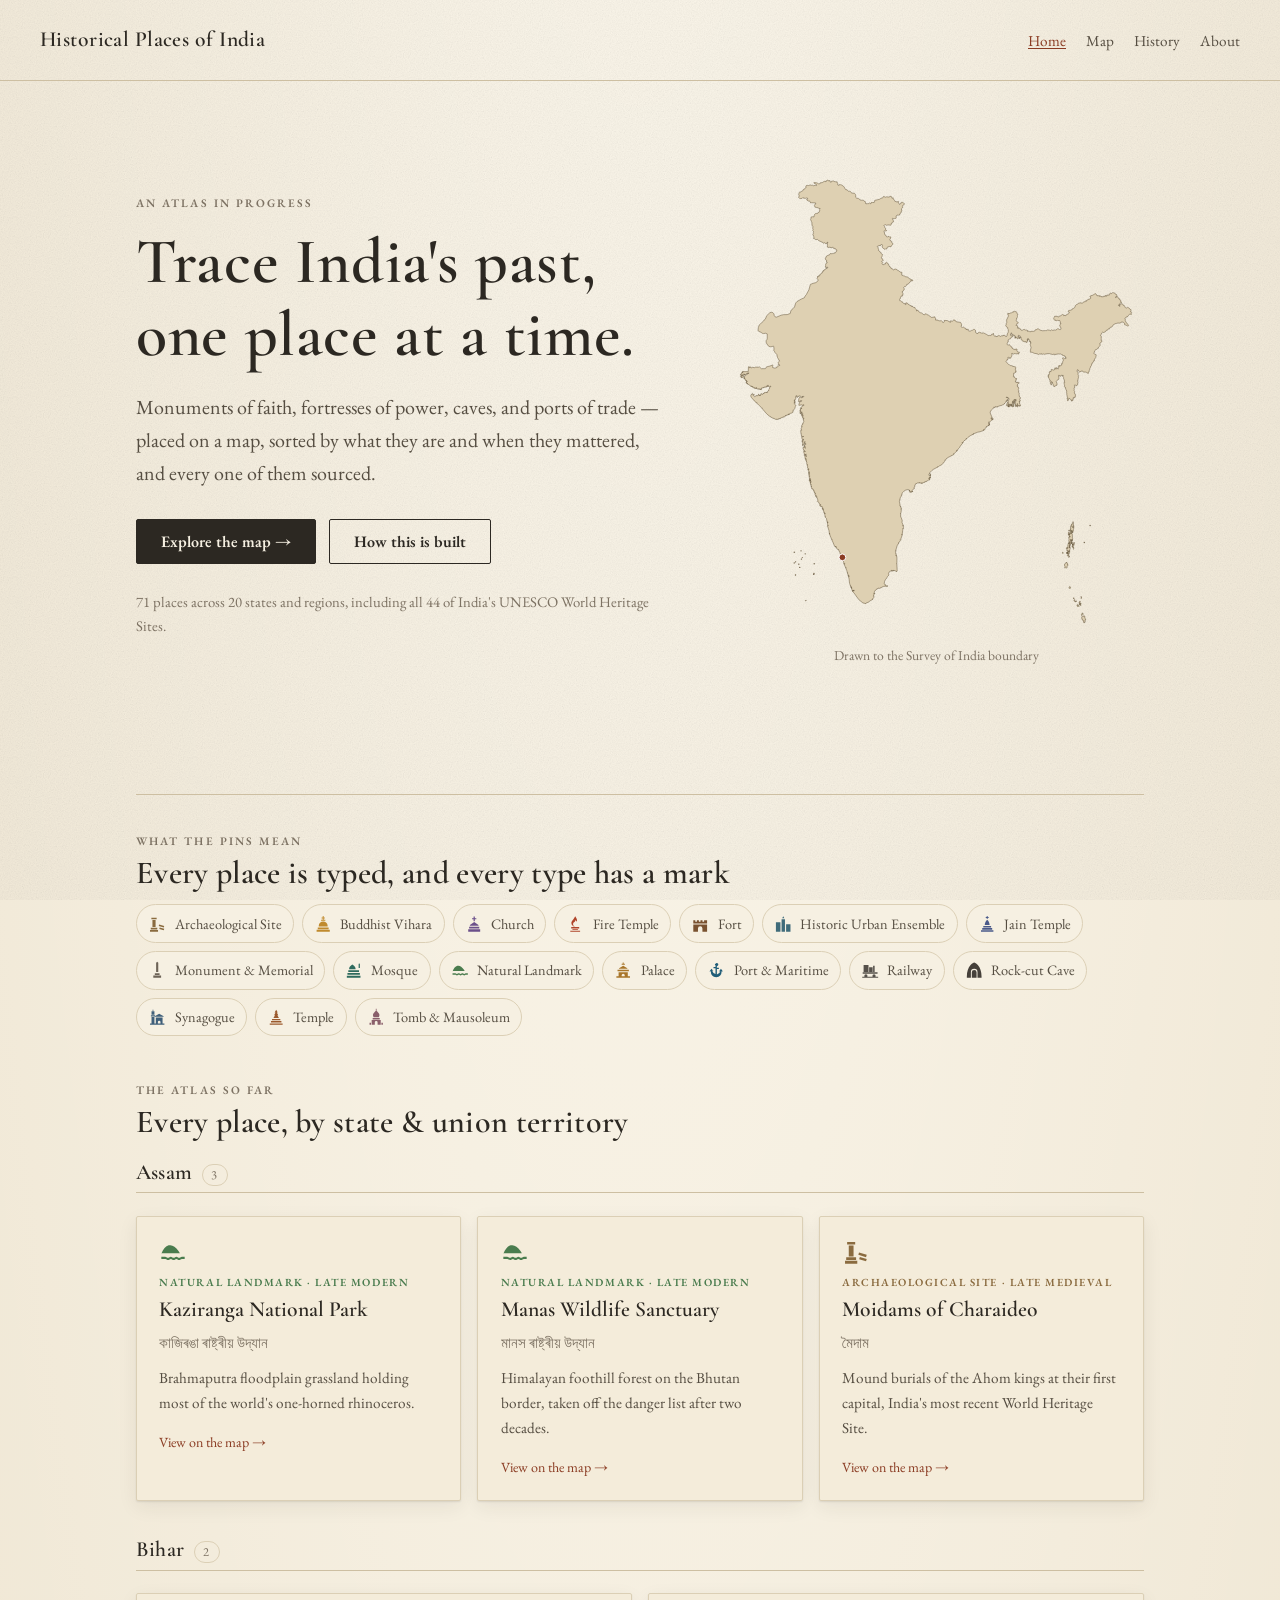
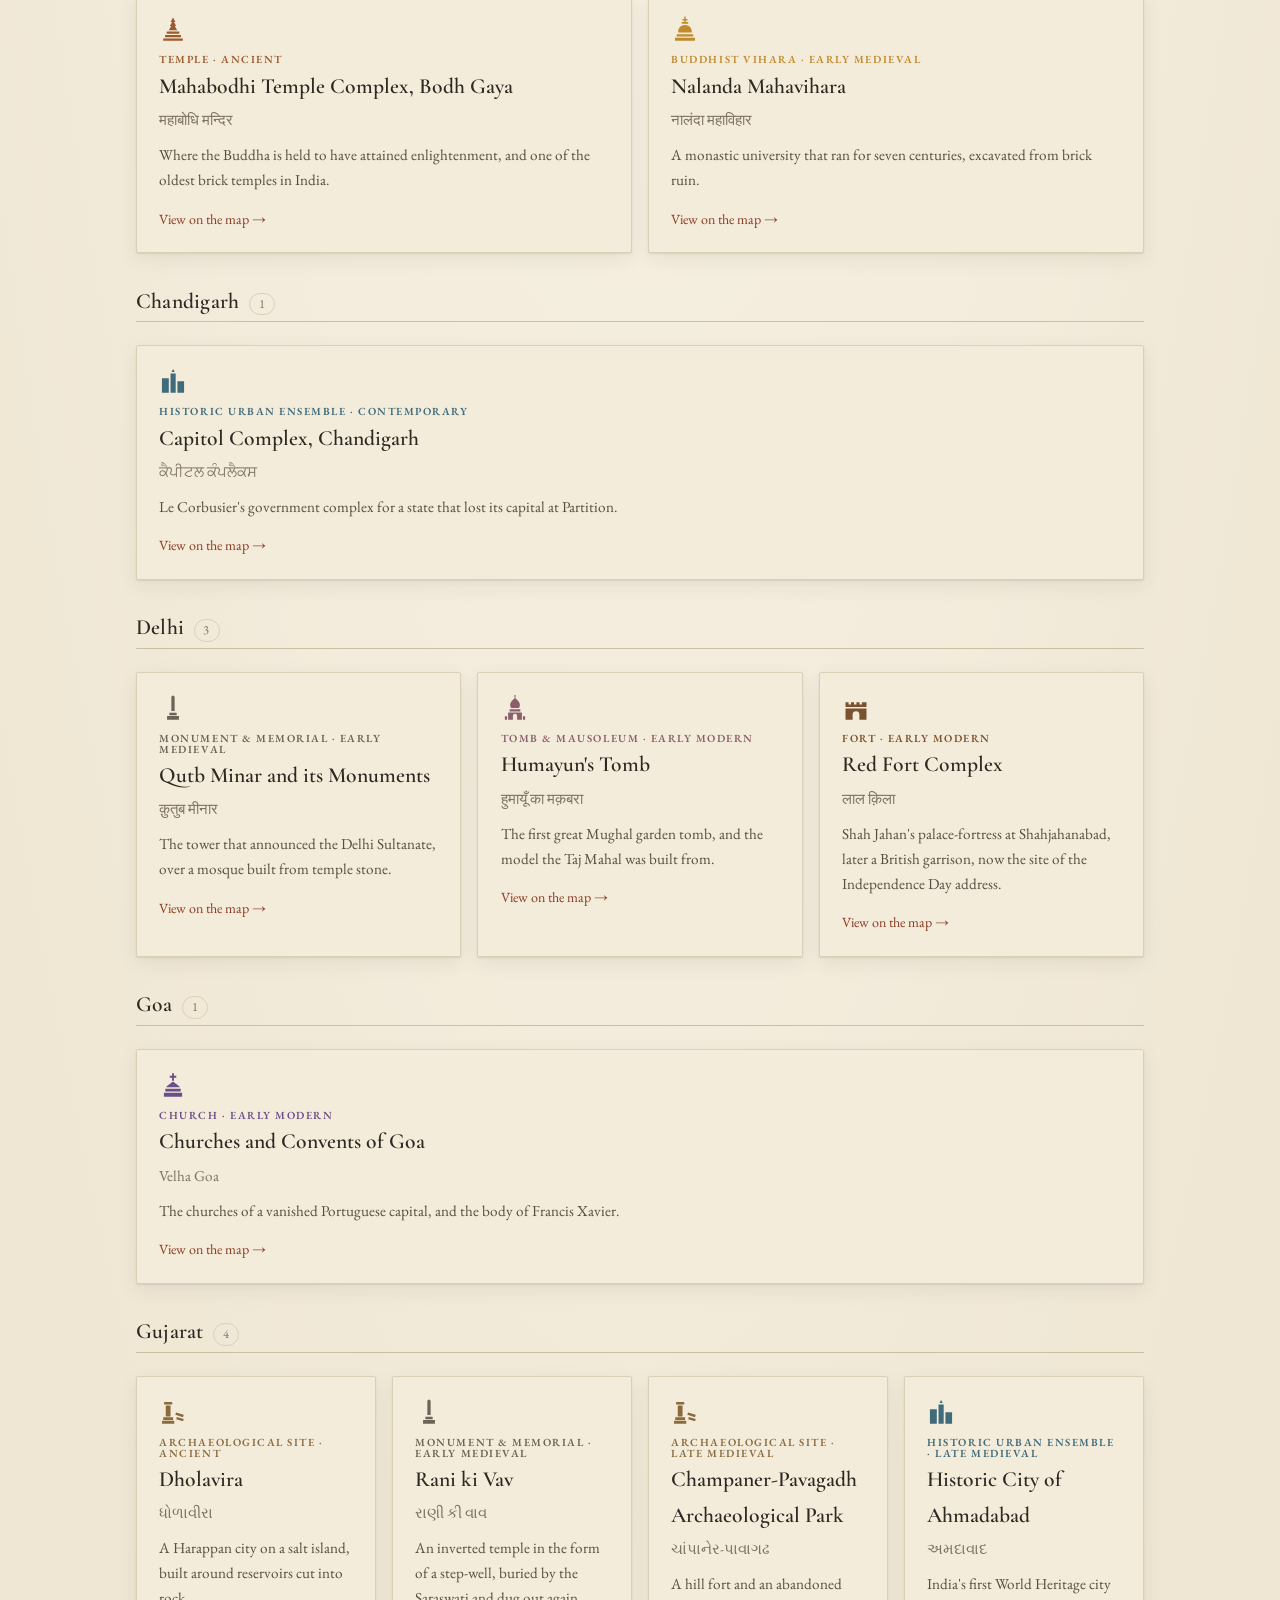
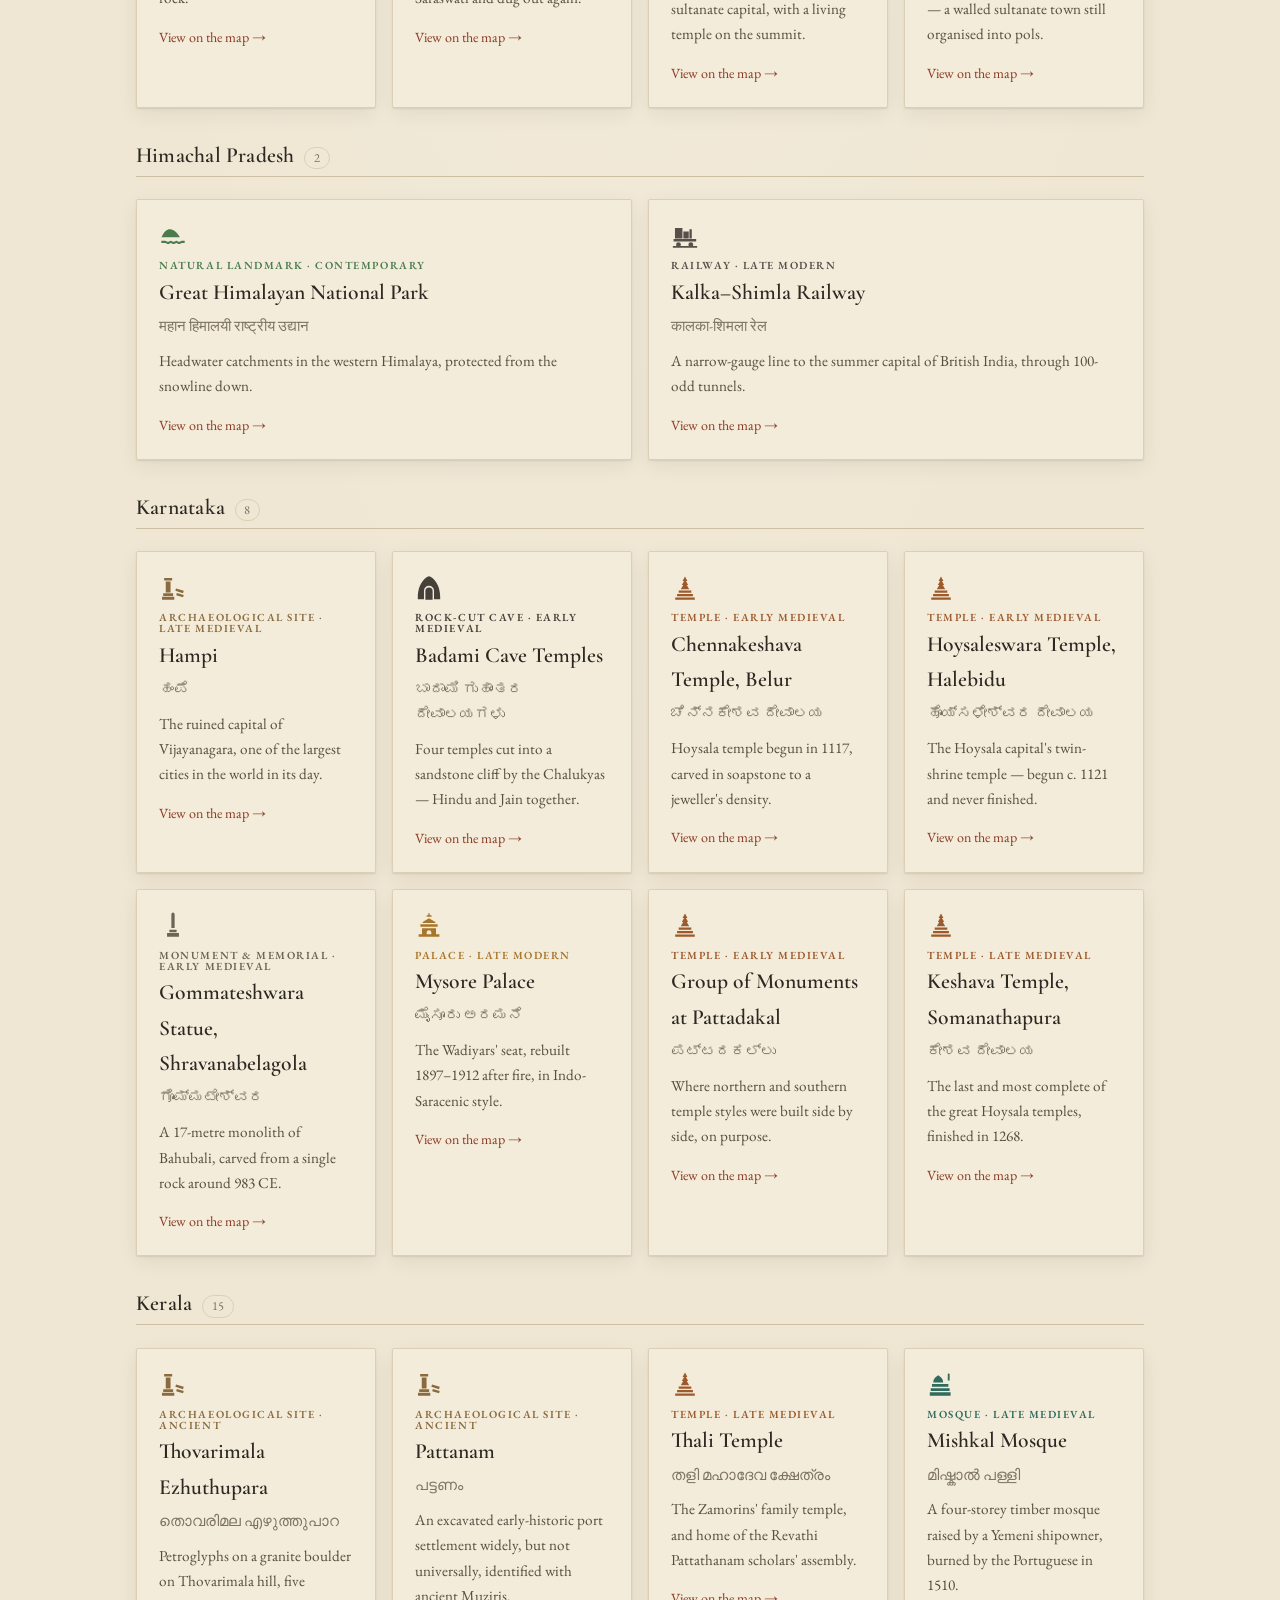
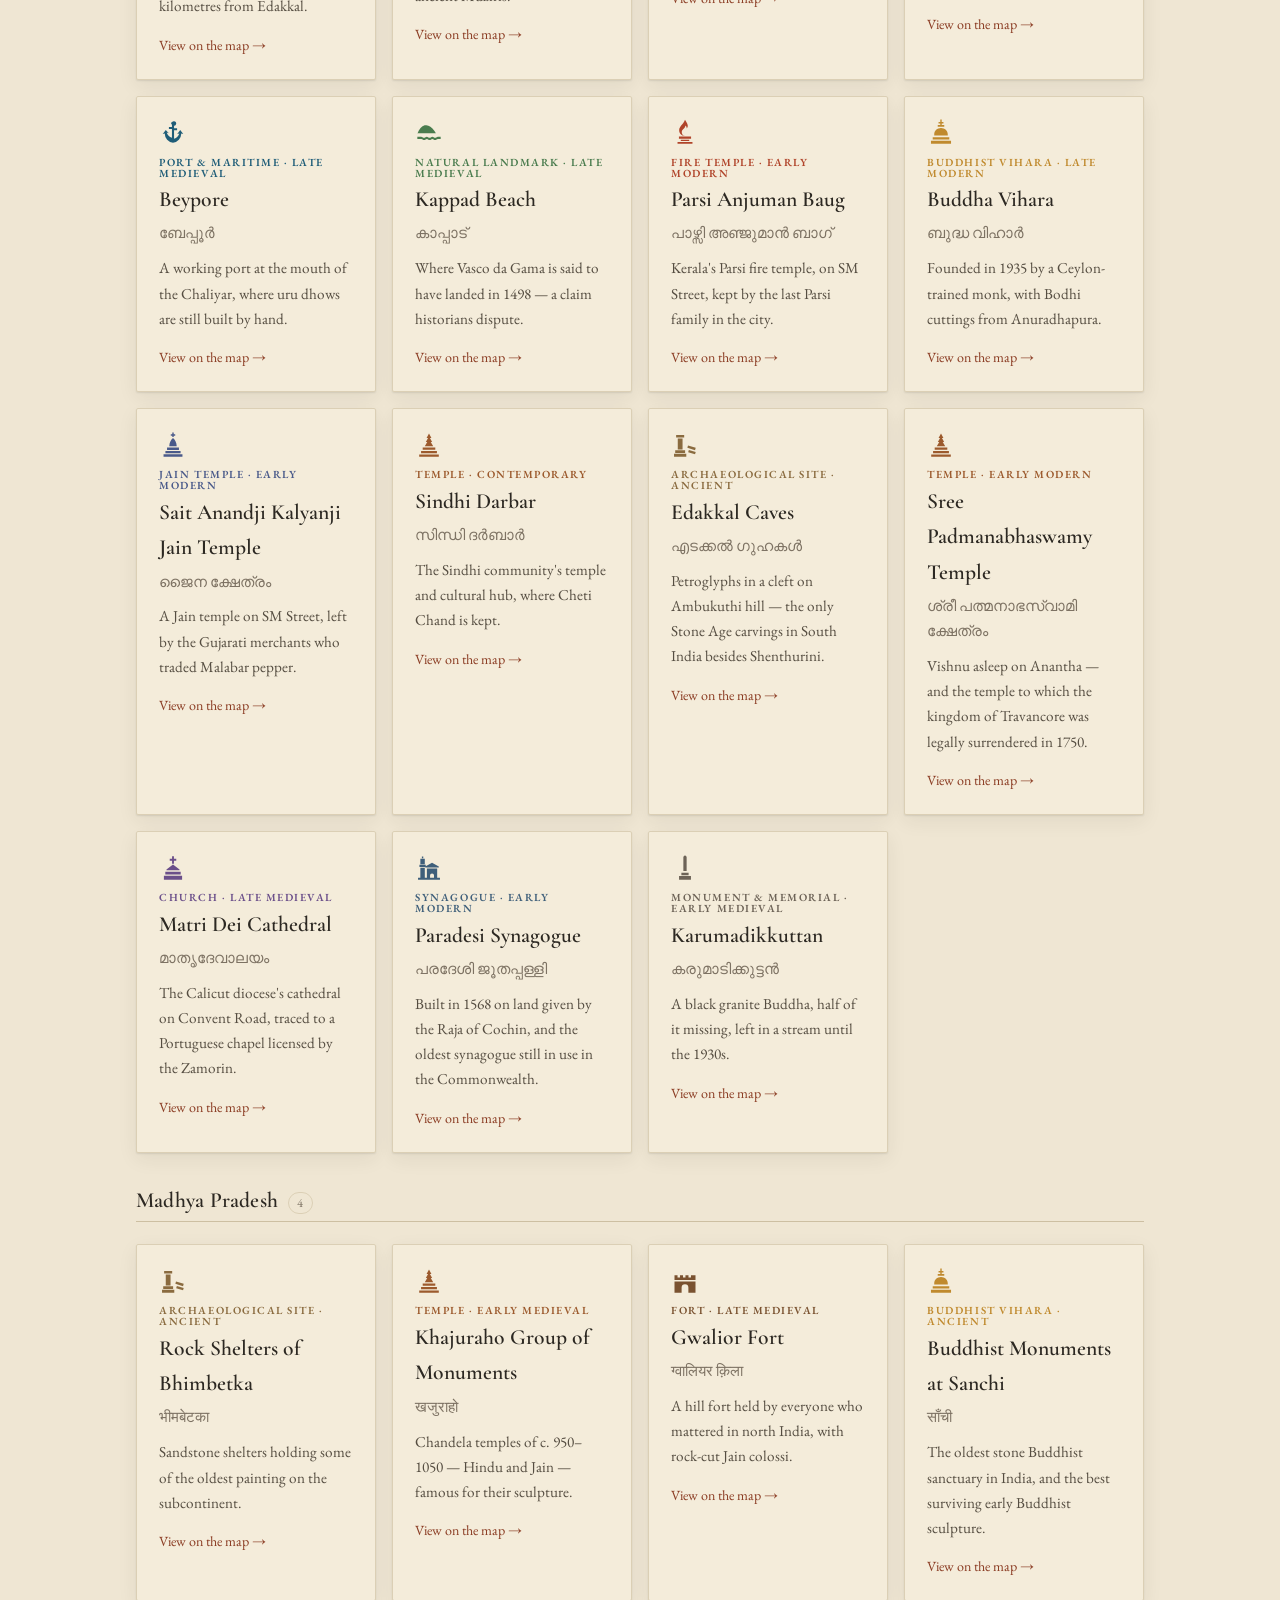
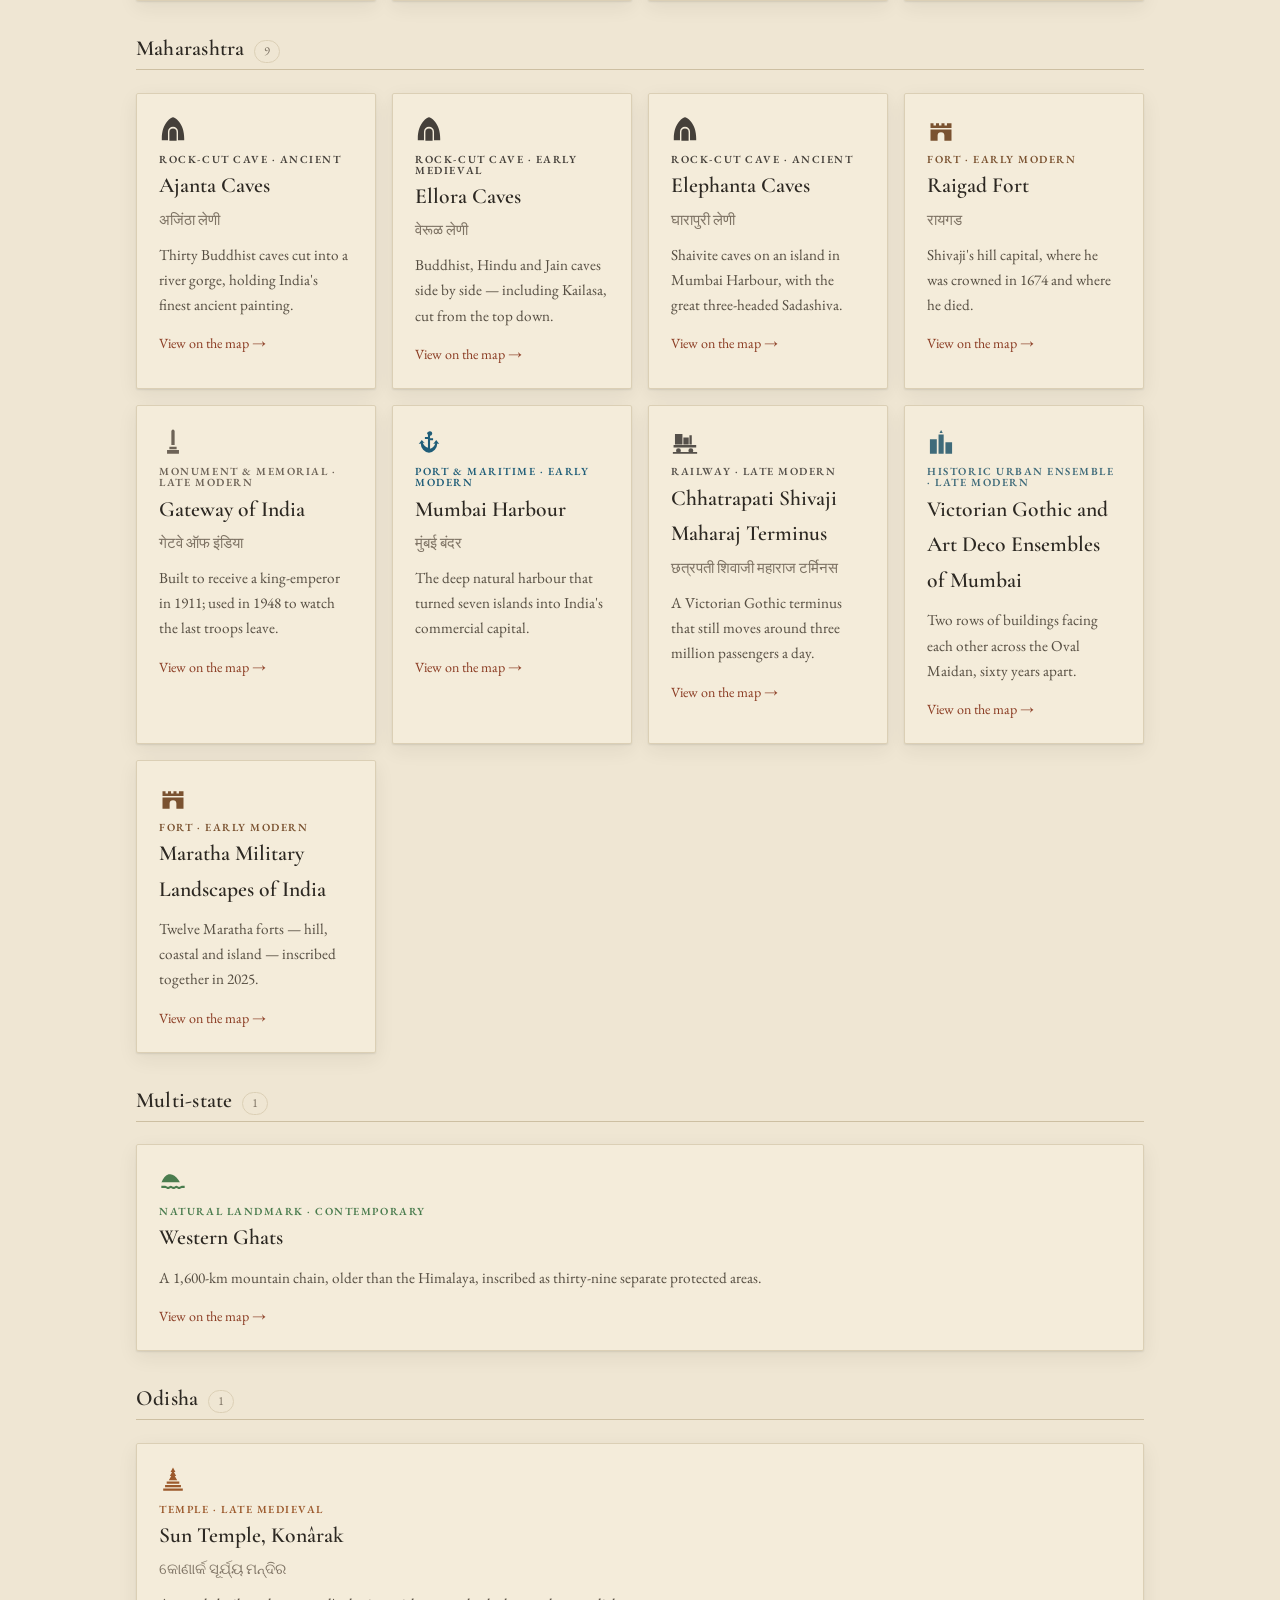
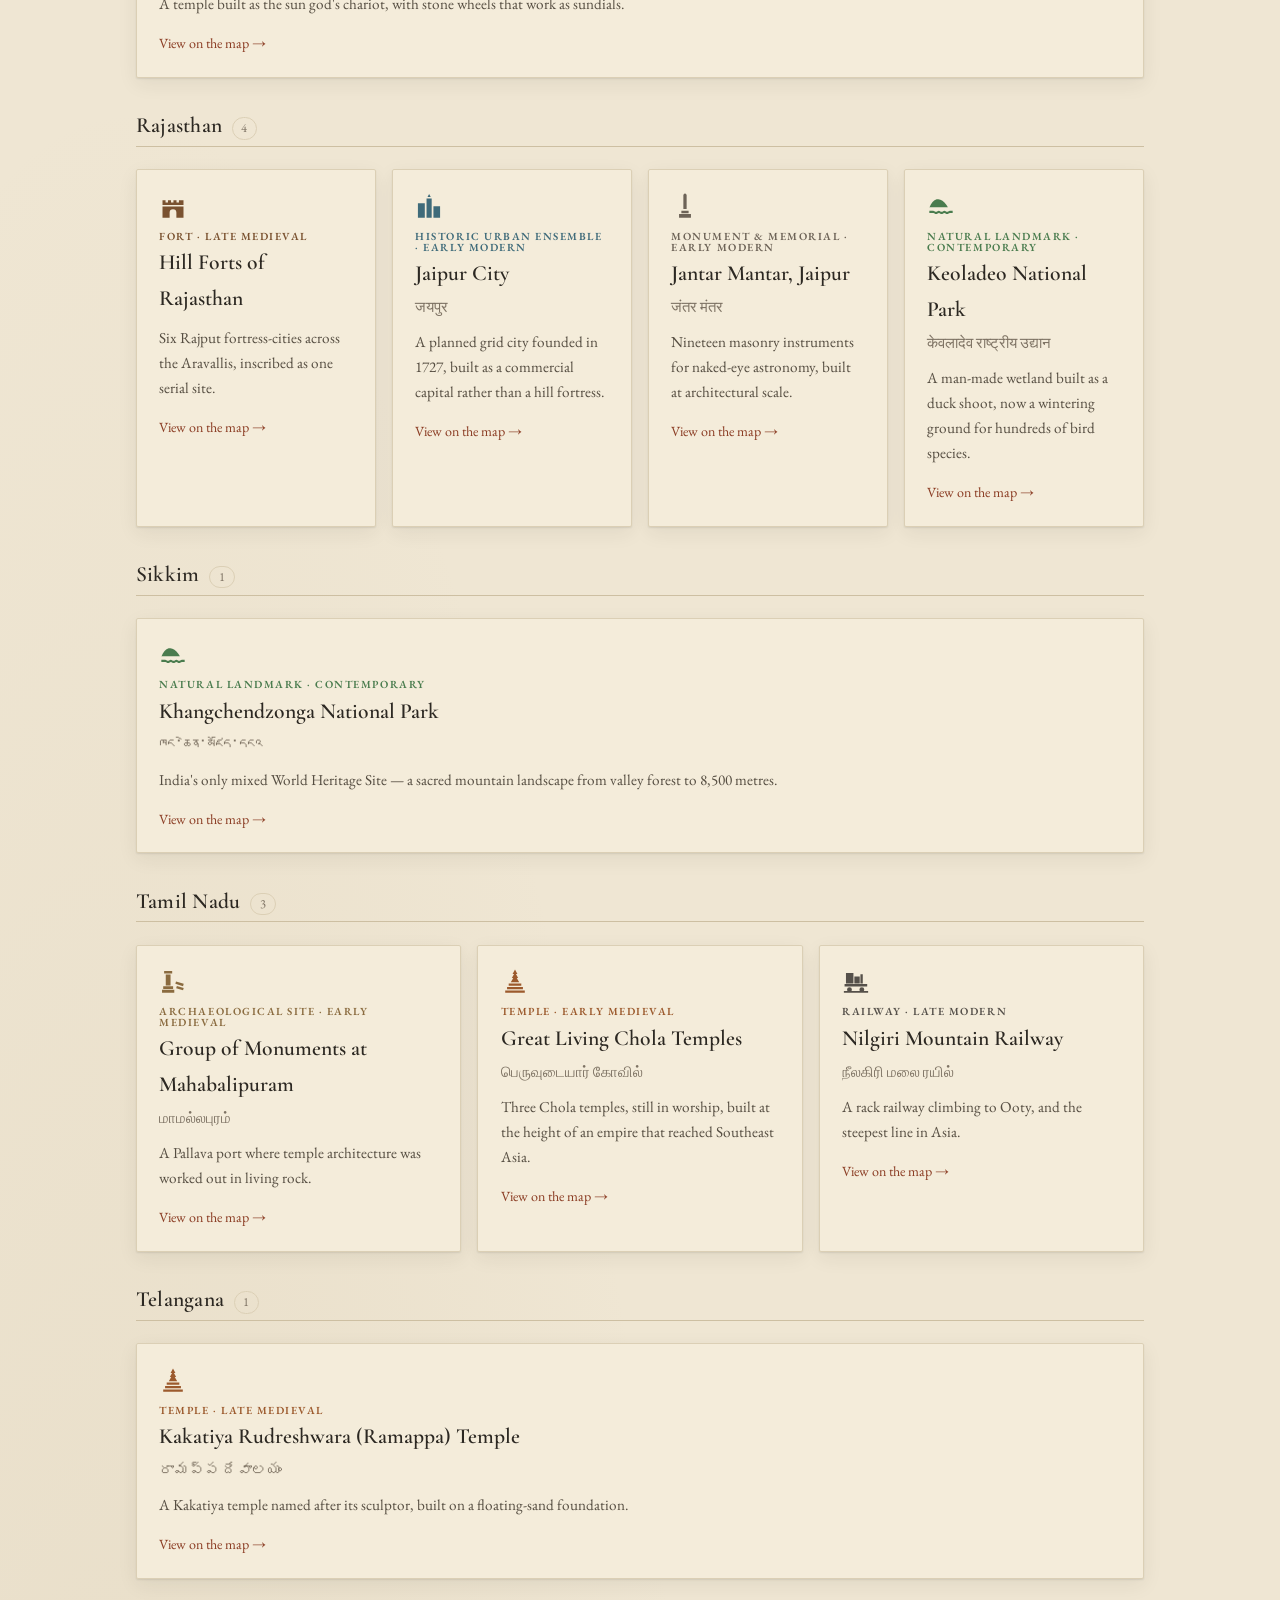
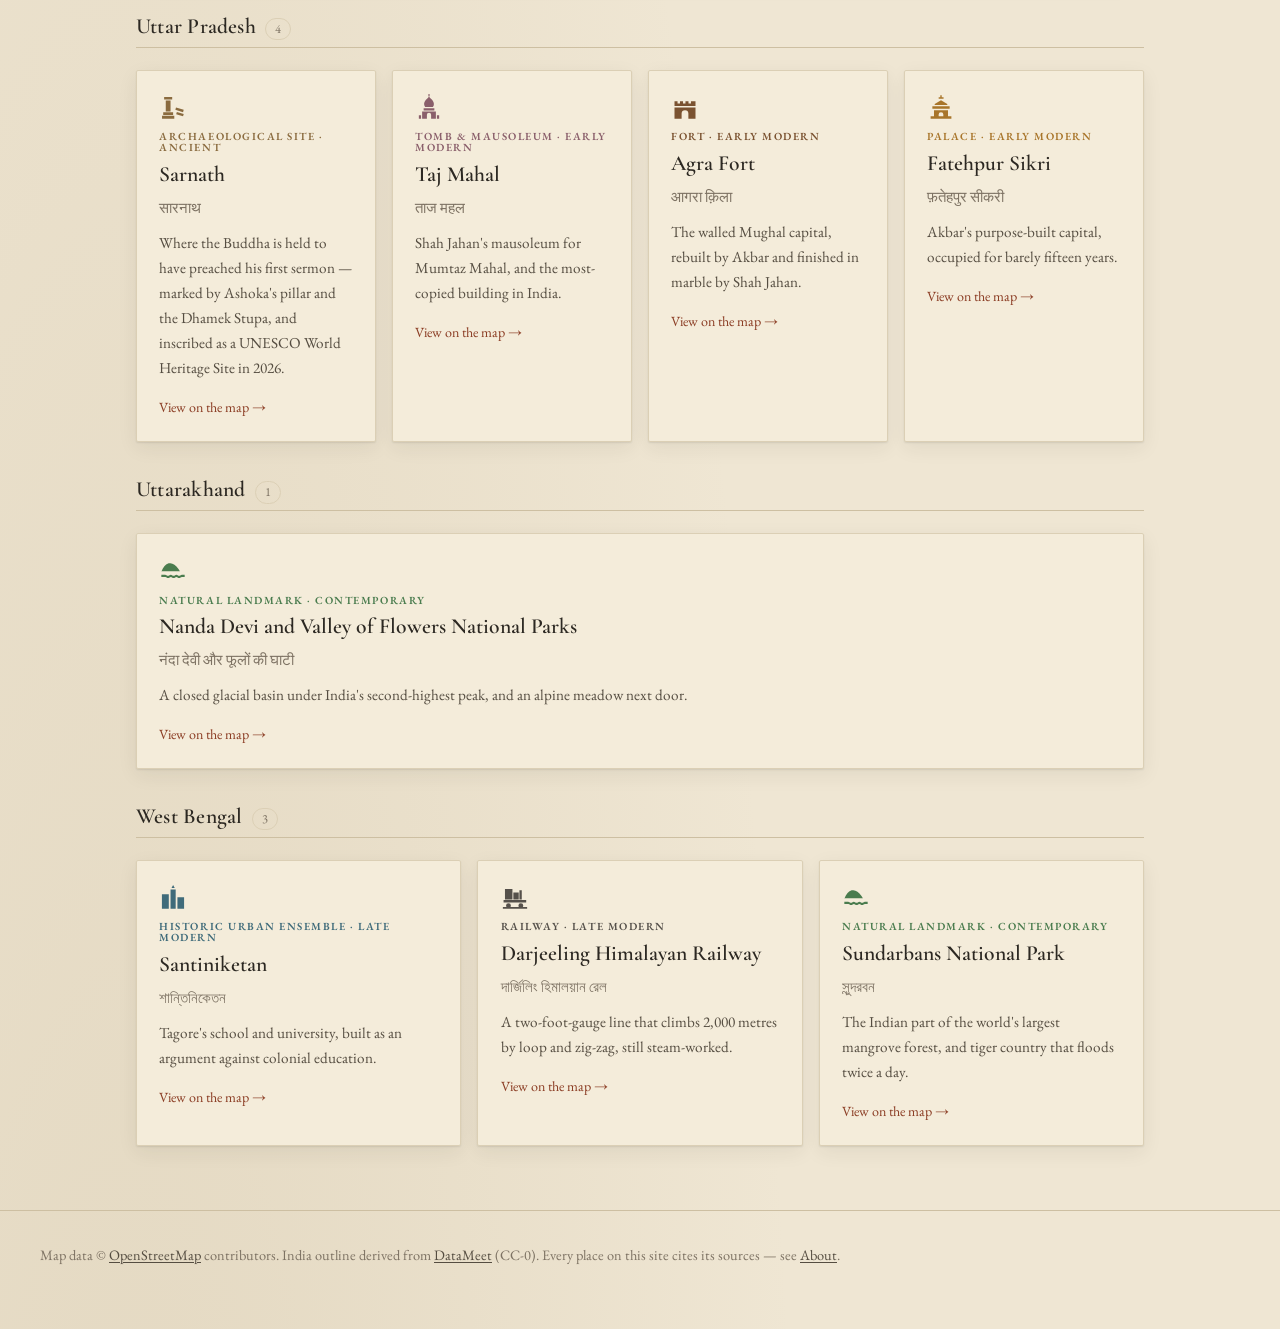
==== index.html @ da970acf "Historical Places of India — an atlas of sourced, mapped history A static, zero-dependency map of hi" ====
<!doctype html>
<html lang="en">
<head>
  <meta charset="utf-8">
  <meta name="viewport" content="width=device-width, initial-scale=1">
  <link rel="preconnect" href="https://fonts.googleapis.com">
  <link rel="preconnect" href="https://fonts.gstatic.com" crossorigin>
  <link rel="stylesheet" href="https://fonts.googleapis.com/css2?family=Cormorant+Garamond:wght@500;600;700&family=EB+Garamond:ital,wght@0,400;0,500;0,600;1,400&display=swap">
  <link rel="icon" href="data:image/svg+xml,%3Csvg xmlns=%22http://www.w3.org/2000/svg%22 viewBox=%220 0 32 32%22%3E%3Ctext y=%2226%22 font-size=%2228%22%3E%F0%9F%93%9C%3C/text%3E%3C/svg%3E">
  <title>Historical Places of India</title>
  <meta name="description" content="A map of India's historical places, told one city at a time. Beginning with Calicut, Kerala — the Zamorins' temple, a Yemeni merchant's mosque, a shipbuilding port, and the beach where Vasco da Gama is said to have landed.">
  <link rel="stylesheet" href="css/style.css">
</head>
<body>
<header class="site-head">
  <a class="wordmark" href="index.html">Historical Places of India</a>
  <nav>
    <a href="index.html" aria-current="page">Home</a>
    <a href="map.html">Map</a>
    <a href="history/india.html">History</a>
    <a href="about.html">About</a>
  </nav>
</header>

<main>
  <section class="hero">
    <div class="hero-copy">
      <p class="eyebrow">An atlas in progress</p>
      <h1>Trace India's past, one place at a time.</h1>
      <p class="lede">Monuments of faith, fortresses of power, caves, and ports of trade — placed on a map,
        sorted by what they are and when they mattered, and every one of them sourced.</p>
      <div class="cta">
        <a class="btn" href="map.html">Explore the map &rarr;</a>
        <a class="btn ghost" href="about.html">How this is built</a>
      </div>
      <p class="now-live"><span id="place-count">69</span> places across
        <span id="state-count">20</span> states and regions, including all 44 of
        India's UNESCO World Heritage Sites.</p>
    </div>
    <div class="hero-map">
      <svg class="india" viewBox="0 0 680 760" role="img" aria-label="Map of India, drawn to the Survey of India boundary">
<g class="india-land">
<path d="M224.9 56.5L227.3 57.0L227.8 56.4L228.6 57.2L231.4 55.6L233.5 57.0L234.1 54.7L235.9 54.6L236.3 54.0L237.4 55.3L237.7 54.8L238.9 54.9L239.4 52.9L239.8 52.8L239.4 52.1L240.0 52.1L240.8 50.7L244.4 50.6L245.1 49.4L245.6 49.8L247.2 49.8L248.7 48.6L249.8 48.4L250.2 47.7L252.9 47.3L254.2 44.8L257.9 46.2L259.0 45.5L263.2 45.9L264.7 45.1L264.8 44.5L267.0 44.9L266.9 45.8L267.6 46.6L267.3 47.2L268.0 47.8L268.6 47.8L269.8 46.7L270.2 47.1L269.8 48.7L271.3 49.5L271.2 50.4L272.2 51.3L272.7 52.8L275.2 53.1L275.8 54.3L278.2 52.9L278.2 53.3L279.2 53.7L278.4 54.3L278.5 54.8L280.4 57.9L281.1 57.7L281.0 57.3L281.6 56.6L283.2 55.9L282.8 54.9L283.7 54.3L284.1 54.8L285.0 54.5L285.7 54.8L286.1 55.5L287.0 55.4L288.2 56.7L288.2 57.9L285.5 59.6L285.0 61.0L285.6 61.7L285.4 63.2L284.8 63.1L284.1 64.0L284.3 64.5L283.5 65.2L283.9 68.2L284.3 68.3L283.3 69.3L283.7 70.6L282.2 71.2L281.4 73.4L280.7 73.7L280.8 75.1L278.6 75.2L278.1 75.8L277.0 75.3L274.5 76.9L274.9 77.8L274.6 78.4L275.1 79.2L274.7 80.5L273.1 80.7L272.7 80.3L272.1 81.1L271.0 81.2L269.1 80.5L268.5 81.1L268.9 81.3L269.9 84.3L270.5 84.6L270.6 86.2L268.1 87.4L267.9 88.9L266.4 89.5L266.7 90.4L266.1 91.9L261.5 91.3L259.5 92.1L257.2 91.0L255.4 91.7L254.8 92.6L255.9 94.0L256.6 96.2L257.9 97.8L257.6 99.4L259.3 100.6L259.2 101.0L257.4 101.3L255.3 101.0L254.8 102.0L255.4 102.5L256.0 106.7L256.5 107.7L257.9 108.1L258.1 109.3L259.1 109.9L258.8 110.2L259.7 111.0L260.6 111.4L261.3 110.5L261.9 110.7L262.1 110.1L263.3 110.5L263.9 111.2L264.7 110.9L266.3 111.3L265.2 114.3L264.5 114.9L264.6 115.7L265.3 117.2L266.1 117.2L265.9 117.7L267.6 118.7L267.4 119.7L267.8 120.5L269.5 121.5L269.3 123.5L267.2 125.2L266.4 127.2L265.0 127.0L264.6 126.1L263.7 126.8L263.4 126.4L262.7 127.3L261.4 127.3L261.3 127.7L260.2 128.1L259.5 130.8L257.6 130.5L256.6 131.6L255.0 130.1L253.8 129.8L252.5 128.2L252.0 126.1L252.5 124.9L251.7 124.0L251.6 123.0L251.0 123.7L249.3 124.2L249.3 125.2L246.7 125.0L246.4 125.7L244.5 126.1L244.1 127.0L245.8 129.1L245.7 130.1L245.4 130.4L246.1 131.1L245.9 131.9L246.6 132.4L246.1 133.0L246.8 133.4L247.7 134.8L248.5 134.9L248.4 135.6L249.2 136.6L250.4 136.9L250.4 137.7L251.5 139.5L252.5 139.8L252.3 141.3L251.7 142.0L251.6 143.4L250.8 144.2L251.9 147.3L252.9 147.2L253.0 148.0L254.0 148.9L252.4 150.5L251.5 150.7L251.2 151.3L251.3 151.9L252.0 152.0L252.9 152.9L251.8 154.7L252.5 156.0L254.1 156.5L254.3 156.0L255.1 156.6L256.1 154.8L257.7 155.2L257.7 153.3L259.5 152.6L261.1 154.0L261.1 154.8L262.5 155.5L262.1 155.9L262.8 156.7L262.3 157.3L263.9 158.3L264.2 159.9L266.3 160.9L266.7 162.9L268.4 162.7L269.4 164.5L270.5 164.9L271.8 164.3L271.9 163.9L273.4 164.0L273.8 163.3L275.2 164.2L276.3 164.2L276.8 165.4L277.7 166.3L278.4 166.1L279.4 166.7L281.7 168.7L283.0 168.0L283.8 169.4L284.4 169.2L284.6 170.2L283.4 171.5L284.0 172.0L284.0 173.5L286.1 173.9L286.8 174.9L288.3 174.9L291.0 176.6L292.5 176.1L295.3 177.8L296.7 179.6L299.0 180.1L299.5 181.0L300.7 180.9L301.8 181.4L302.1 182.4L301.0 182.9L299.6 183.1L299.6 182.3L299.1 182.0L298.1 183.3L298.4 184.3L295.9 186.2L295.5 187.2L293.9 188.4L292.4 188.3L291.3 190.9L290.0 192.2L288.7 192.0L287.2 193.4L287.6 195.1L288.4 195.9L288.1 197.0L287.5 197.8L286.7 198.0L286.8 198.8L285.5 199.8L285.8 200.4L284.5 200.6L284.5 201.4L285.2 201.8L285.3 202.9L286.1 203.7L285.7 206.3L285.5 206.5L284.6 205.9L284.5 206.4L285.1 207.8L284.3 208.4L283.2 207.9L282.4 208.7L282.0 209.7L282.2 211.0L281.8 211.6L281.4 211.5L280.5 213.2L280.8 215.4L281.8 215.3L283.9 217.0L284.8 217.0L284.8 217.7L286.1 218.3L287.1 219.9L289.1 220.1L289.4 221.1L290.5 221.9L290.8 221.4L290.2 219.2L291.0 218.6L291.6 218.6L292.1 218.8L292.1 219.6L293.8 219.7L294.3 221.0L294.8 221.5L296.0 221.6L296.5 222.5L298.1 223.4L298.0 223.0L298.8 223.0L299.2 224.1L300.6 224.2L300.3 224.6L301.5 224.3L301.8 225.6L301.9 225.2L302.8 225.9L305.7 226.5L306.2 227.3L306.2 228.2L308.1 230.3L308.1 231.0L307.7 231.1L308.3 231.5L308.0 231.9L309.2 231.7L309.3 230.8L310.8 231.2L311.7 232.2L311.5 233.1L314.7 235.0L316.4 235.3L320.4 238.5L321.3 238.4L322.3 236.8L324.5 236.9L325.6 238.3L327.5 238.8L332.8 242.7L338.4 241.7L338.5 243.1L339.5 244.9L339.1 246.9L343.3 247.0L343.8 247.8L345.6 248.2L348.9 248.1L350.8 249.8L350.8 250.5L351.8 251.0L352.7 250.7L353.8 249.1L353.2 248.5L353.6 248.0L353.3 247.5L358.3 247.7L363.7 250.7L364.2 249.9L363.1 248.8L363.4 248.3L367.2 248.6L368.8 247.2L368.9 246.6L370.0 246.6L370.0 247.3L371.2 247.7L371.3 248.4L372.3 248.1L373.1 249.7L380.3 250.8L381.8 253.7L381.5 256.6L380.9 257.1L380.8 257.8L383.3 258.9L383.6 258.5L384.1 259.0L384.8 258.4L386.2 259.6L387.8 259.9L388.1 260.3L387.9 260.9L389.8 261.6L389.1 262.4L392.8 262.0L392.5 263.5L393.2 264.7L395.9 265.1L397.5 263.9L398.5 264.1L399.4 263.8L401.2 262.2L401.4 262.6L402.3 261.9L404.5 263.5L404.7 267.3L406.5 268.4L407.2 268.3L407.2 269.2L409.3 268.2L409.6 267.2L411.1 266.9L413.5 267.8L413.5 268.3L414.7 268.1L415.2 268.7L416.0 268.1L417.8 268.0L421.4 269.8L422.3 269.9L423.0 270.9L426.5 272.7L427.2 271.8L428.7 272.3L430.0 271.8L430.0 271.2L430.8 271.1L430.9 270.4L432.7 270.1L433.3 268.8L433.9 268.8L434.4 272.0L435.9 273.1L438.1 273.0L438.2 273.9L439.2 273.9L439.8 274.5L440.4 273.0L442.6 272.3L444.3 272.8L445.6 273.7L446.6 273.4L447.2 272.4L449.1 273.0L449.7 271.6L450.9 272.4L451.8 271.2L452.6 272.8L454.1 273.4L454.4 274.2L456.2 272.6L456.2 271.7L456.5 271.6L456.4 270.0L457.7 267.6L458.3 265.2L458.0 262.1L457.2 261.3L457.4 260.8L456.9 260.1L457.2 259.3L456.2 258.8L455.9 258.1L455.1 258.0L454.7 256.8L454.0 256.1L454.7 254.8L454.9 252.1L455.7 250.9L455.2 250.0L455.9 248.6L455.2 247.1L458.6 240.0L458.0 239.3L458.6 238.9L458.5 238.5L457.3 238.0L456.8 237.0L457.4 235.9L458.8 236.5L458.8 236.0L459.4 235.8L459.7 236.5L461.7 235.4L463.3 235.5L465.1 233.7L466.2 234.3L466.4 233.1L467.4 232.9L468.2 232.2L468.9 233.3L470.8 233.1L472.5 234.7L472.5 236.8L473.2 237.0L473.7 238.5L473.0 239.5L473.2 241.2L472.6 242.1L472.8 243.0L472.1 243.5L471.6 245.2L470.9 245.4L471.6 246.3L471.2 247.7L471.9 249.2L472.6 249.9L473.1 249.7L473.8 251.0L474.4 251.1L474.3 252.0L473.5 252.7L471.8 253.0L471.5 254.5L470.6 255.5L473.3 256.3L473.4 260.3L474.4 259.1L475.1 259.7L474.9 260.5L475.7 260.9L476.6 260.3L477.2 261.3L478.2 261.5L478.3 262.6L479.0 263.5L481.9 263.4L483.1 262.5L484.4 262.2L484.7 262.7L485.7 262.7L486.4 263.6L488.3 263.4L490.3 264.2L489.8 265.5L490.5 265.6L490.8 265.1L492.0 265.5L492.6 265.3L493.1 266.0L495.0 266.0L495.0 265.2L499.0 265.4L502.2 264.3L502.1 263.5L503.0 262.3L504.6 262.5L505.6 261.9L505.8 261.3L507.1 261.2L510.0 263.3L513.7 264.4L518.8 264.2L519.7 263.8L521.0 264.1L522.0 263.2L525.0 263.4L527.2 264.2L528.1 263.8L528.8 262.7L530.7 263.9L533.6 263.2L535.0 263.5L537.9 262.2L538.7 261.0L539.4 260.8L541.4 262.3L543.0 262.6L544.0 262.1L544.4 259.9L543.5 258.5L543.5 258.0L542.7 257.7L542.4 257.0L542.4 254.9L543.0 254.4L543.3 253.3L542.6 252.8L543.4 252.3L544.4 252.5L544.5 252.1L543.2 251.1L542.8 250.3L543.0 249.4L542.1 247.5L540.9 247.9L538.5 247.3L538.0 247.8L536.7 247.8L535.4 247.6L535.6 247.0L535.1 246.9L534.1 247.4L532.3 245.0L532.7 244.4L532.2 243.9L532.4 243.2L533.7 242.2L533.9 240.8L538.4 240.8L539.0 241.7L540.1 241.8L541.0 241.3L541.4 240.4L543.0 240.3L547.1 237.7L548.2 238.1L548.7 239.9L551.0 239.0L551.1 239.8L551.7 240.0L552.7 238.6L554.5 237.9L555.0 237.0L555.9 237.1L557.7 235.6L557.8 233.8L556.1 233.2L556.6 231.5L557.5 231.1L558.5 231.2L558.9 230.6L560.0 230.9L561.9 230.3L562.5 228.8L565.0 227.8L566.9 226.3L567.9 223.3L569.1 222.0L571.8 220.8L573.0 219.3L577.3 218.7L577.6 219.4L578.7 218.9L579.2 219.2L580.8 218.0L580.9 217.5L583.3 217.0L583.7 217.4L583.6 216.6L585.0 215.5L585.3 216.1L586.0 216.1L586.1 214.7L589.1 213.5L589.4 212.7L591.2 212.8L591.5 212.0L593.5 210.6L591.6 209.0L591.9 207.6L593.8 207.5L594.1 206.8L595.3 206.8L595.5 206.1L596.3 206.2L596.7 205.7L597.4 206.0L599.2 204.1L600.8 203.7L601.6 204.4L602.0 205.7L603.1 206.2L603.2 207.3L604.9 206.9L607.8 208.2L607.3 207.1L609.5 207.8L610.0 208.5L609.7 208.9L612.0 208.6L613.1 209.6L614.0 207.9L616.4 208.2L616.9 206.6L617.4 207.9L618.4 208.2L618.7 207.8L618.4 206.6L620.4 206.7L620.7 205.6L621.6 206.2L622.7 205.8L622.9 206.3L623.7 205.8L623.4 205.5L623.9 204.6L623.5 204.1L625.2 202.9L625.8 202.8L625.8 203.5L626.6 203.7L628.5 202.2L629.6 202.6L630.5 202.1L632.3 203.0L632.6 204.1L635.1 205.3L635.0 206.0L635.9 206.6L635.6 208.1L633.7 208.8L634.0 209.5L633.4 210.3L633.8 210.4L634.6 209.1L636.5 208.5L637.3 209.3L637.2 210.2L639.0 211.3L639.1 212.6L640.7 212.7L640.7 214.5L642.2 215.5L641.8 216.4L642.5 216.4L643.1 217.6L643.3 218.8L641.2 218.7L640.5 221.2L639.7 221.4L639.5 222.6L638.2 222.5L638.2 223.0L638.7 222.9L639.3 223.5L639.7 223.2L640.2 224.8L640.5 224.2L640.1 222.1L641.3 221.7L642.7 220.3L644.3 221.0L644.9 220.5L645.1 221.3L646.0 221.9L645.9 222.7L648.1 223.5L648.1 224.3L648.8 225.1L648.7 225.8L649.5 226.6L651.2 227.3L652.9 226.2L653.9 226.4L656.4 228.0L656.5 228.7L656.9 228.7L657.4 229.5L659.0 230.2L659.0 231.2L658.3 231.8L658.4 232.5L658.0 233.6L658.9 233.5L659.8 234.8L659.1 235.9L659.5 237.6L659.2 238.0L658.1 237.7L657.7 237.1L656.6 237.4L653.6 240.2L653.1 241.4L651.9 241.0L650.8 243.0L649.7 243.1L648.8 244.5L649.7 246.8L649.0 248.1L650.3 249.3L651.1 251.3L651.8 251.6L654.7 255.5L654.2 256.7L653.4 256.3L652.6 256.7L650.8 255.2L648.3 254.5L648.0 253.9L648.7 253.5L648.6 252.7L647.8 252.4L646.7 250.7L644.7 250.0L644.5 250.4L642.5 250.2L642.3 251.0L640.7 252.1L638.9 251.6L637.7 252.1L636.0 251.9L635.2 252.4L634.3 252.3L629.8 254.6L628.1 257.7L626.4 258.6L625.0 258.6L623.2 261.7L622.0 261.2L621.2 261.9L620.7 263.4L619.3 262.8L618.9 263.2L618.0 265.0L617.5 265.1L616.8 266.1L614.0 267.3L613.1 267.1L613.0 266.6L612.5 266.5L610.7 268.1L610.8 268.9L609.7 269.9L609.9 270.4L608.8 272.1L609.2 272.1L609.6 273.4L610.3 273.8L609.9 277.2L610.5 277.7L610.1 278.4L610.0 280.4L611.5 281.0L610.2 283.1L609.4 284.0L608.1 284.4L607.7 285.2L608.5 288.5L606.0 290.7L605.5 292.1L604.8 292.5L605.2 293.1L604.0 293.2L602.7 295.2L602.0 294.9L600.5 295.5L600.2 296.6L599.4 297.2L598.1 301.5L598.8 302.3L601.7 303.6L601.8 305.8L600.8 307.4L601.1 308.2L599.4 310.5L599.0 311.9L599.3 312.4L598.8 313.5L598.3 313.7L598.2 313.2L597.4 313.7L597.3 315.1L596.7 316.3L595.5 316.8L594.8 319.0L594.2 319.0L594.5 320.0L594.2 320.7L593.4 321.1L593.8 321.4L593.2 322.5L592.6 322.7L592.6 323.9L591.2 326.6L591.1 328.5L590.5 329.1L590.7 329.7L589.7 332.1L589.2 332.2L588.9 334.1L588.3 334.5L587.6 333.1L586.6 333.2L585.9 332.2L584.7 332.2L584.0 331.7L581.3 332.2L580.1 330.4L577.3 330.2L576.6 331.4L575.9 330.9L575.7 331.5L574.7 331.9L573.8 331.1L572.7 328.7L571.3 328.0L571.4 328.3L570.8 328.6L570.8 330.9L571.3 331.9L572.3 332.3L572.2 336.3L572.6 337.5L573.2 338.0L572.7 338.9L573.0 340.3L572.1 343.7L572.4 345.2L572.1 345.8L571.4 345.9L572.1 349.2L571.7 350.9L572.1 351.1L571.4 351.6L571.0 352.6L571.3 352.7L570.1 354.2L568.6 354.1L567.7 352.9L567.0 353.3L566.6 352.9L566.4 353.3L566.3 354.3L566.7 354.6L566.7 355.5L567.2 356.5L566.5 356.6L565.7 359.0L566.0 360.3L565.7 362.2L566.7 364.1L566.0 365.6L566.5 365.7L566.7 367.4L567.7 368.0L568.1 371.9L566.7 372.4L567.2 373.5L566.9 374.0L566.3 374.1L566.1 373.3L564.5 373.6L564.4 374.8L564.9 375.8L563.7 375.7L563.8 378.5L563.2 378.7L562.6 377.5L562.0 377.8L561.6 379.6L560.6 376.7L560.2 376.8L559.5 375.9L557.1 374.5L556.6 377.9L556.0 377.8L555.6 378.6L554.9 378.7L554.9 376.7L554.1 375.2L554.4 374.8L555.0 375.3L555.1 374.3L553.8 368.5L553.8 366.0L553.2 364.9L553.6 364.2L553.1 361.0L552.1 360.4L551.6 356.9L551.3 357.1L551.0 356.3L550.5 356.5L549.9 355.9L550.3 353.0L549.6 351.9L549.3 348.7L550.6 348.6L549.7 346.7L550.1 345.7L549.6 345.5L549.6 344.6L548.7 343.1L548.5 340.6L547.7 339.0L548.1 338.1L547.9 337.2L547.0 337.2L546.5 338.8L546.2 337.5L545.7 337.5L545.5 336.7L545.0 336.8L544.4 337.8L543.6 338.1L543.5 338.9L542.8 338.9L541.8 338.4L541.3 336.9L540.8 336.8L540.8 337.8L540.3 338.0L541.1 342.9L540.4 343.2L540.5 344.0L539.6 343.8L538.4 344.7L537.9 345.9L536.6 347.2L537.6 350.4L537.7 352.0L538.2 352.2L537.5 352.8L536.8 352.7L537.0 353.7L536.7 353.4L535.6 354.7L534.0 354.7L533.4 355.9L533.1 355.0L532.5 355.2L531.8 354.4L531.9 353.4L531.5 353.4L531.5 352.2L530.9 351.2L531.2 350.9L530.6 350.6L531.0 350.0L530.2 349.7L530.3 349.1L529.7 349.1L530.2 348.9L529.7 348.5L529.8 348.1L529.0 348.3L528.8 347.6L528.8 348.4L528.5 348.5L528.7 348.9L528.2 349.4L529.0 352.8L528.5 353.0L527.5 351.9L527.0 350.6L527.0 348.3L526.5 347.4L526.7 347.0L526.2 346.8L526.9 345.8L526.2 346.0L525.3 342.7L524.3 341.9L524.5 341.2L524.1 341.3L523.4 339.8L523.3 338.4L524.2 338.9L524.4 338.0L523.2 337.9L523.3 336.6L524.2 336.4L524.7 336.8L525.4 334.4L524.9 333.3L525.3 332.6L525.0 332.2L525.9 332.3L525.7 331.8L526.1 330.9L526.4 331.2L526.5 330.5L528.2 331.1L528.0 330.4L528.6 329.3L528.1 327.9L528.9 327.7L532.7 328.8L532.9 328.2L533.8 328.0L533.8 327.2L534.3 326.0L534.1 325.3L534.5 324.9L534.9 326.6L536.6 327.1L536.2 324.6L537.7 325.5L538.5 325.2L538.4 325.9L539.6 327.2L540.5 324.1L540.0 322.5L540.8 322.0L541.7 322.8L541.1 321.3L543.9 321.6L544.4 321.4L544.8 320.4L545.3 320.5L545.1 318.0L545.5 317.8L546.4 318.5L546.7 318.2L547.3 314.3L548.2 312.9L547.9 312.7L548.1 311.7L547.7 310.8L547.0 310.4L547.2 309.4L546.8 309.0L548.3 308.6L550.5 310.2L552.7 309.6L552.5 307.9L551.6 308.1L552.0 307.5L550.9 307.4L551.1 305.9L549.2 305.4L549.1 304.8L548.6 305.0L546.7 304.4L546.3 304.0L546.7 303.8L545.9 303.4L545.7 303.8L545.4 303.6L544.7 302.8L543.1 302.2L541.2 302.6L540.0 302.3L536.9 302.7L536.3 302.4L536.2 303.3L535.3 302.8L535.0 303.4L533.8 303.7L533.1 303.2L533.3 302.4L530.2 303.4L530.1 303.0L526.1 302.2L525.7 301.7L521.5 301.9L516.9 302.9L515.1 302.2L514.0 302.9L513.0 302.5L512.6 302.7L512.5 301.9L512.0 302.5L509.1 302.4L507.6 303.2L505.2 302.0L500.6 301.3L497.6 299.9L497.3 299.4L494.5 299.6L494.1 297.5L495.4 291.9L494.7 289.7L494.2 289.2L494.5 288.5L494.0 287.2L494.3 285.9L495.5 284.1L494.2 284.1L495.2 283.2L494.4 282.5L494.4 283.2L494.1 283.1L493.8 281.7L493.4 282.4L493.7 281.8L493.0 281.9L493.6 281.4L493.5 280.7L492.7 280.2L492.9 279.7L492.5 279.0L491.0 278.9L491.5 278.6L490.9 278.0L491.3 277.7L491.0 277.1L490.8 277.5L490.0 277.3L490.3 278.2L489.9 278.4L490.5 278.4L490.3 278.9L489.4 278.5L489.5 279.1L489.0 279.0L489.3 280.0L489.9 280.0L489.2 280.4L489.4 280.7L489.9 280.2L490.3 281.3L489.4 281.3L489.5 281.5L488.8 282.2L488.8 283.5L487.9 283.5L488.0 282.6L485.5 282.5L485.4 281.6L484.7 282.6L483.9 282.6L482.7 281.6L482.2 281.6L482.3 281.2L481.7 281.3L482.0 280.5L481.1 279.8L479.5 279.5L479.6 278.9L479.1 278.5L479.2 277.2L478.3 276.1L478.4 275.2L478.8 275.9L479.1 275.1L478.0 275.1L478.3 274.7L477.9 274.1L478.0 273.3L476.0 272.9L475.8 272.1L475.2 271.8L474.9 272.6L474.5 272.5L474.5 273.1L474.0 273.0L474.3 274.2L475.2 274.1L475.1 274.9L475.3 274.4L475.8 274.5L476.0 275.9L476.3 275.5L476.5 275.9L476.6 275.4L477.0 276.2L477.4 275.8L477.2 277.0L475.2 277.0L474.5 276.0L473.9 275.9L473.1 276.3L473.4 277.2L472.7 277.3L472.0 276.7L472.2 275.8L471.6 275.4L470.6 275.4L470.5 275.9L468.8 276.5L468.9 275.7L469.7 275.9L469.2 275.8L469.0 275.1L470.6 275.1L470.3 274.9L470.6 274.5L469.6 274.8L469.1 273.7L469.6 273.5L468.9 273.3L469.2 272.9L467.9 272.4L467.9 271.5L467.2 271.5L467.2 272.0L466.5 271.9L466.4 271.2L465.8 271.3L465.6 270.6L464.9 270.6L464.8 269.9L463.8 269.8L463.3 267.7L463.0 267.8L461.5 271.3L462.0 272.1L462.4 271.1L464.9 271.8L465.7 274.2L464.7 274.4L464.3 273.8L463.7 274.8L463.1 274.9L463.3 275.3L462.6 275.3L461.9 276.0L461.9 277.5L459.6 278.2L458.1 279.2L457.7 280.9L458.3 281.0L457.9 281.7L458.3 282.2L457.3 282.5L456.9 284.0L456.1 284.8L456.5 285.4L456.3 285.8L456.7 286.0L456.6 287.2L457.5 288.1L458.3 287.5L458.8 287.9L459.4 287.3L460.1 287.4L460.1 288.0L462.4 289.5L462.4 290.0L463.0 290.6L464.2 290.8L464.0 292.4L465.2 292.7L465.0 293.3L465.9 293.7L466.1 294.5L467.6 294.3L468.4 294.8L468.4 295.2L469.5 295.4L469.7 294.7L471.0 294.8L470.9 294.1L472.0 294.2L472.6 295.7L472.0 296.8L472.6 297.2L472.6 298.0L473.6 298.9L474.1 298.6L474.6 299.4L476.3 299.4L476.3 300.3L475.8 300.1L475.2 300.6L475.3 301.7L474.7 301.6L475.0 302.4L474.4 302.7L473.4 302.4L472.7 301.5L471.9 302.6L471.1 302.1L470.6 302.4L469.8 301.7L467.6 301.8L466.6 302.5L465.2 301.6L464.6 301.5L464.4 302.0L463.8 301.9L463.9 301.6L464.4 303.1L463.9 303.6L464.1 304.7L463.8 305.3L464.1 305.8L463.3 306.7L463.0 307.9L461.7 308.1L461.3 308.6L461.8 309.2L461.5 309.7L460.3 309.1L459.9 309.6L460.0 308.6L459.1 307.6L457.3 308.2L458.1 310.0L457.1 310.5L457.2 311.3L456.9 310.9L456.6 311.9L455.7 312.1L455.6 313.3L454.4 314.6L457.3 318.3L458.7 319.5L460.2 320.0L461.5 321.4L464.0 321.5L465.8 322.3L466.4 323.5L466.7 322.7L468.0 323.2L469.5 323.0L470.3 323.8L470.2 326.4L470.6 327.0L469.5 327.6L470.5 329.2L470.1 329.4L470.4 329.6L470.2 330.6L470.8 330.3L471.1 330.9L470.4 330.9L470.3 332.6L469.7 332.5L468.8 333.6L466.8 333.8L467.4 334.9L466.4 335.6L467.0 336.2L466.5 338.9L467.2 339.1L466.9 340.0L468.4 339.8L468.5 341.1L470.1 342.1L470.5 342.9L471.2 342.9L471.4 342.3L471.8 342.5L471.6 343.8L471.0 343.7L470.6 344.8L471.0 345.6L470.3 346.0L470.6 347.0L470.2 346.7L470.1 347.2L469.8 346.9L469.5 347.1L470.1 347.9L470.0 348.3L471.1 348.5L471.5 349.1L472.0 349.1L472.0 348.2L472.3 348.8L474.1 348.7L474.3 349.3L474.9 349.4L475.6 349.0L476.0 349.2L475.7 349.3L475.7 350.0L475.4 349.7L474.8 350.1L474.6 350.9L473.2 351.9L473.5 354.2L472.7 354.1L473.3 354.9L473.0 355.7L473.8 355.5L474.1 357.2L474.9 357.2L475.4 358.1L475.2 359.2L474.2 360.1L475.3 361.6L474.5 362.7L474.7 363.5L475.3 363.5L474.8 364.9L475.3 365.1L476.0 367.0L476.1 368.0L475.5 368.4L475.9 368.9L475.8 370.4L476.7 371.2L476.0 371.4L477.7 373.5L477.7 374.7L478.3 374.5L477.0 375.8L476.9 377.1L477.8 378.3L477.5 379.7L476.8 380.0L476.3 379.6L476.5 378.8L476.0 379.4L476.5 380.6L475.8 380.7L476.8 381.5L476.8 382.5L476.2 382.8L476.6 382.7L476.7 384.0L477.4 384.7L478.3 386.9L477.4 387.5L476.6 386.3L477.0 387.3L476.7 387.8L476.2 387.8L476.1 387.3L475.2 387.4L474.9 386.2L474.4 387.0L473.6 386.4L473.3 385.2L473.6 384.3L473.1 383.5L472.4 383.8L473.2 384.0L472.7 385.1L473.2 386.9L472.8 387.2L472.8 386.8L472.8 387.4L472.0 386.9L472.2 385.8L471.8 386.5L470.0 385.9L469.5 384.4L470.0 382.9L469.5 382.1L470.0 381.7L469.6 381.6L470.2 380.6L470.1 378.8L470.8 379.0L470.9 378.0L471.3 377.9L470.7 377.1L470.8 376.4L470.1 377.0L469.2 376.6L470.3 377.5L470.0 378.1L468.8 377.7L468.2 376.4L467.8 377.8L467.3 377.5L467.8 379.8L466.9 378.8L467.7 380.1L467.1 380.9L466.7 380.4L466.8 381.6L466.4 382.6L465.9 382.0L466.3 381.2L465.8 381.7L465.2 381.2L465.8 380.1L465.6 379.5L465.2 379.3L465.3 380.3L464.3 380.7L464.8 381.0L465.0 382.0L464.1 382.7L464.7 383.3L464.2 385.1L464.6 386.1L464.1 387.5L463.6 387.6L463.5 384.9L463.3 386.5L463.7 387.3L462.9 388.0L462.5 386.0L463.0 384.9L462.2 384.6L462.9 385.0L462.3 385.8L461.8 384.9L461.2 385.2L461.0 384.6L460.7 385.2L460.3 384.6L461.0 386.0L460.5 387.8L461.0 388.3L460.6 388.8L459.6 388.7L459.0 387.5L459.3 386.2L458.6 385.8L459.0 385.4L459.0 383.9L457.9 381.3L458.1 380.0L457.7 379.3L458.5 378.3L459.2 376.4L458.8 374.7L458.2 373.7L454.7 372.9L454.7 373.4L457.2 373.8L458.4 375.7L457.5 376.8L455.3 377.9L453.7 381.7L452.5 383.0L451.9 383.2L451.5 382.6L451.8 383.5L450.0 385.5L448.8 385.5L447.9 386.3L444.6 386.9L440.8 388.4L440.0 388.2L439.8 388.5L440.6 388.9L436.5 388.8L436.1 389.2L436.8 389.1L435.1 389.8L434.4 389.3L434.9 389.8L434.7 390.1L434.0 390.8L433.2 390.7L433.7 390.9L430.4 394.0L428.7 397.0L428.6 398.8L431.8 406.4L431.6 407.3L429.9 406.9L429.5 407.4L432.3 407.6L432.4 408.9L430.7 409.0L431.8 409.0L431.6 409.4L433.9 408.7L429.3 411.8L427.3 413.9L426.5 413.2L427.2 413.9L426.8 414.8L426.1 414.5L426.6 414.6L426.6 416.0L426.4 416.5L426.0 416.2L426.2 416.5L426.8 416.4L426.7 416.8L427.1 416.4L426.8 416.9L427.5 416.5L427.3 417.1L427.7 416.9L427.3 418.1L425.2 418.9L426.3 418.9L428.0 417.7L426.5 418.9L425.2 419.4L425.3 419.7L421.9 421.5L421.8 421.9L422.6 421.4L420.1 424.6L419.7 425.9L418.8 426.8L418.8 426.1L418.5 426.5L417.4 426.2L418.6 427.1L412.0 429.5L408.5 430.1L400.4 433.2L400.3 433.6L401.6 433.1L396.1 435.9L391.8 439.1L390.4 440.8L390.0 441.0L389.4 440.4L389.7 441.0L390.3 440.9L386.8 443.6L386.6 443.1L386.7 443.6L385.0 445.4L384.1 447.0L384.2 446.7L383.7 447.2L383.0 447.0L382.6 447.6L383.0 448.0L384.1 447.1L383.5 448.1L379.6 453.1L378.9 454.8L377.0 456.7L374.6 460.1L374.3 460.0L374.5 459.7L374.0 459.9L374.4 460.3L374.1 460.1L373.4 461.0L374.6 460.4L369.7 465.3L368.9 465.3L369.6 465.5L369.5 466.3L365.7 468.6L365.1 468.2L365.4 468.7L359.5 471.6L357.5 473.3L357.0 473.0L357.3 473.5L356.7 474.5L354.8 476.0L354.8 475.5L354.8 476.3L353.9 477.2L353.8 478.2L352.4 480.3L351.0 481.1L351.4 481.4L349.5 483.4L345.3 485.4L343.6 486.8L342.3 487.4L342.5 486.8L341.7 487.4L342.0 487.6L336.1 490.7L333.1 493.0L329.7 496.6L329.0 498.8L328.4 499.0L328.4 500.5L329.2 500.6L329.0 501.0L329.6 500.8L329.9 501.3L330.7 501.1L330.8 501.7L330.9 498.9L330.3 497.8L330.9 498.4L331.1 499.7L330.4 503.8L328.8 504.5L329.3 504.8L330.4 504.3L330.3 505.0L330.7 504.4L330.4 504.3L331.0 504.2L330.5 504.0L330.9 503.9L331.0 504.4L330.2 505.5L329.7 507.1L329.2 506.1L328.6 505.9L328.6 504.9L328.5 505.9L329.5 507.4L328.6 508.0L329.6 508.0L328.1 508.4L323.7 510.9L324.0 510.6L323.8 510.3L322.2 511.9L322.2 511.0L321.9 512.0L320.3 512.3L316.8 514.0L316.8 512.7L316.6 514.1L316.1 513.5L313.0 513.1L313.2 512.5L313.2 513.0L309.8 513.2L307.0 514.8L306.9 514.4L305.4 517.2L305.2 518.0L305.6 518.1L304.3 521.1L304.4 522.0L303.8 521.5L304.1 522.2L301.0 525.6L301.2 526.7L301.7 526.9L301.7 526.4L301.8 527.1L300.7 526.7L301.4 527.2L300.5 527.6L300.2 527.1L300.4 527.3L300.0 527.8L300.5 527.3L300.4 527.8L299.7 528.3L298.8 527.2L299.4 528.2L297.4 528.5L297.5 527.3L297.0 527.5L296.4 525.9L296.4 524.9L296.9 526.6L296.8 525.1L296.0 524.5L294.0 524.0L290.6 524.8L287.4 526.8L285.0 529.2L283.9 532.5L284.3 532.3L283.4 533.3L283.5 533.6L283.9 533.2L283.7 534.1L281.4 537.6L281.2 540.3L281.0 540.9L280.6 540.7L281.0 540.9L280.2 543.5L281.1 548.1L281.2 549.7L280.9 549.8L281.3 549.7L282.0 551.7L281.7 551.3L281.7 551.8L282.1 552.0L282.1 552.6L282.3 552.0L283.3 554.9L282.3 555.6L283.5 555.3L282.9 561.0L282.2 563.3L281.5 563.1L282.2 563.3L282.3 567.4L282.0 567.5L282.3 567.4L282.5 568.7L284.5 573.3L284.1 573.4L284.8 574.3L284.4 577.6L286.0 581.8L286.2 583.7L286.4 582.5L286.8 586.2L286.4 587.4L286.1 587.1L286.0 588.1L286.4 587.5L285.6 590.0L285.9 590.8L285.2 591.3L285.3 592.6L285.0 592.7L285.3 592.8L284.7 597.6L284.3 596.6L284.2 598.0L284.6 597.7L284.8 598.2L282.6 604.6L282.6 605.8L282.1 606.5L281.7 606.0L282.1 606.6L279.5 610.5L278.6 611.2L279.4 610.8L276.4 615.9L273.9 624.6L274.4 623.9L273.9 626.9L274.3 628.6L274.1 629.1L274.4 628.7L275.5 632.0L274.0 631.6L275.7 632.3L276.1 636.0L276.0 644.5L275.4 645.0L275.9 644.8L276.6 657.1L276.2 657.8L274.7 658.0L275.1 657.7L274.8 657.3L272.4 656.8L271.8 656.2L271.7 656.8L271.3 655.8L271.1 656.5L270.0 657.1L269.6 656.7L270.5 656.2L269.3 656.2L269.2 656.8L267.4 656.2L268.1 656.7L267.6 656.8L268.8 657.0L265.9 656.9L265.6 657.5L263.8 658.3L262.4 661.0L262.3 662.2L263.2 663.6L260.7 666.2L259.8 667.8L260.0 668.0L257.2 671.4L255.8 674.4L255.6 676.6L255.1 676.8L255.6 678.0L257.3 680.1L257.2 680.5L256.4 680.3L257.4 680.2L258.6 681.3L261.5 681.7L259.3 682.2L256.6 681.9L255.4 682.5L254.3 682.4L251.5 683.4L251.2 684.0L250.0 683.9L249.6 684.3L249.9 684.7L248.2 685.4L246.1 685.4L246.2 685.0L243.6 686.5L243.5 686.2L243.4 686.8L241.4 688.4L241.3 688.0L239.2 691.2L239.0 694.2L238.2 694.1L238.9 694.4L239.1 693.9L239.7 694.0L239.7 693.4L239.8 694.0L238.4 695.8L238.2 697.0L237.8 697.0L238.2 697.0L238.4 698.0L238.0 698.4L238.5 698.2L238.3 700.4L237.0 702.2L236.8 703.1L236.4 703.1L237.0 703.3L231.2 706.5L229.9 708.1L226.3 709.0L225.6 710.5L220.5 709.3L213.8 703.9L205.7 692.6L203.6 690.8L203.6 690.0L204.1 690.5L204.9 690.0L204.2 690.1L204.8 689.1L204.9 689.5L205.1 689.2L205.4 689.6L205.8 689.5L205.5 689.1L206.2 689.5L206.3 689.0L205.5 688.9L206.1 688.9L206.3 688.5L205.8 688.4L205.2 689.0L204.5 688.5L204.1 689.6L203.7 689.4L204.2 688.8L203.4 689.3L203.5 690.0L201.7 685.1L202.3 685.7L202.2 684.7L202.5 684.4L202.1 684.4L202.0 685.0L201.0 682.4L201.7 685.0L200.1 681.0L200.3 680.7L200.2 680.3L200.0 680.9L199.5 679.7L198.7 677.1L198.0 670.5L196.8 665.5L197.3 665.4L197.6 666.2L197.3 665.2L198.0 665.8L197.4 664.0L197.6 663.8L197.0 663.7L196.7 664.1L197.0 665.2L196.5 664.5L195.3 660.2L196.2 659.9L195.1 660.0L194.1 656.2L192.4 651.9L193.1 652.0L193.1 651.6L192.7 651.4L192.3 651.9L190.4 647.3L190.5 646.6L190.3 647.0L189.9 646.0L190.8 645.1L189.9 645.6L189.7 644.8L189.8 645.8L187.9 637.8L188.4 637.3L188.8 637.7L188.3 637.2L187.9 637.7L187.4 637.0L187.9 636.9L187.6 636.8L187.9 636.4L187.4 636.8L186.9 635.4L187.3 635.1L186.8 635.2L185.9 632.8L186.4 632.1L185.8 632.4L184.9 630.2L183.4 629.3L182.9 627.1L181.4 623.9L181.7 623.7L180.7 623.2L180.2 622.5L180.4 622.0L179.8 622.2L179.9 621.5L179.8 622.1L178.2 620.2L177.6 620.1L176.4 618.2L177.3 618.4L176.7 617.5L176.7 618.0L175.9 616.9L176.5 617.9L176.2 618.0L174.9 616.3L174.2 616.7L172.4 612.2L172.7 611.7L172.4 612.0L169.9 606.4L170.1 606.1L169.5 605.4L169.9 605.6L169.8 605.1L169.8 605.5L169.3 605.2L166.0 596.8L166.4 597.2L166.9 596.8L166.1 596.6L165.7 595.2L165.9 596.5L165.0 590.8L163.1 584.8L163.5 585.0L163.1 584.6L163.0 582.4L163.4 583.2L163.7 582.2L163.4 582.5L163.0 581.9L162.5 577.9L162.8 578.5L162.8 577.8L163.7 577.7L162.8 577.4L162.7 576.7L162.6 577.8L162.1 577.1L160.8 571.0L159.1 569.4L158.9 568.5L159.5 568.6L159.0 568.1L158.9 568.5L158.1 564.5L157.3 562.5L157.9 563.2L159.2 563.3L158.5 562.5L157.6 562.6L157.3 561.7L157.1 562.3L156.5 559.2L156.9 559.2L156.3 559.1L155.6 557.1L156.3 556.2L155.9 556.2L156.0 555.7L155.5 556.1L155.6 556.7L154.7 556.7L154.3 554.9L155.6 554.7L154.8 554.8L154.8 554.4L154.3 554.9L153.8 554.2L154.4 553.9L153.5 552.3L154.1 552.1L153.6 552.2L153.0 551.3L152.4 551.6L152.4 552.1L151.6 550.9L151.3 551.4L151.0 550.6L150.5 550.7L149.9 550.0L150.5 550.0L150.7 549.1L151.5 549.1L151.5 549.6L151.5 548.6L150.4 549.0L150.0 547.8L148.8 547.2L149.1 546.3L148.7 545.7L149.0 545.6L147.7 544.8L147.6 543.9L146.0 543.2L147.0 541.5L145.7 537.4L145.2 536.5L144.5 536.7L143.2 535.5L145.2 535.8L145.4 535.0L143.3 534.3L144.1 533.2L142.9 533.6L142.1 531.2L143.3 529.7L142.1 530.6L141.2 528.2L141.7 527.8L140.9 528.1L140.3 527.6L140.8 527.3L140.4 526.4L140.6 525.9L140.4 526.4L140.0 525.8L139.4 524.7L139.8 524.4L139.4 524.6L139.1 523.3L138.6 523.5L137.8 522.8L137.2 522.8L137.2 521.6L137.0 522.2L136.6 520.5L136.0 520.1L136.5 519.1L136.2 518.0L136.2 519.2L135.6 516.7L136.0 516.3L135.9 516.0L135.5 516.6L135.1 514.9L135.6 514.6L135.0 514.8L134.5 513.4L134.6 512.8L135.4 512.5L134.2 512.8L134.1 512.3L135.0 511.7L136.3 511.5L135.0 511.5L134.1 512.0L133.9 510.9L134.5 510.7L133.8 510.8L133.0 509.2L132.9 508.5L133.4 508.0L134.0 509.1L133.7 509.1L134.0 510.0L133.9 509.3L135.7 509.4L134.0 508.9L133.9 508.6L134.2 508.5L133.7 508.1L134.8 508.4L135.0 508.1L133.9 508.2L133.0 507.1L133.8 507.2L133.5 506.9L134.2 506.4L134.8 507.3L134.4 507.0L134.8 506.7L134.6 506.2L133.3 506.6L133.5 506.3L133.1 506.0L133.6 504.9L133.1 504.8L132.8 504.0L132.8 502.6L133.3 502.1L133.5 502.6L133.3 501.7L133.6 501.6L133.0 502.2L132.5 502.0L132.4 500.4L133.0 500.3L132.1 500.1L132.2 498.6L132.5 498.0L133.3 498.8L133.3 498.3L132.0 497.8L132.3 497.3L131.7 497.0L131.7 496.4L132.2 496.7L132.3 497.5L132.4 496.7L133.2 496.6L132.2 496.6L132.4 495.7L132.9 495.5L132.3 495.6L132.4 494.8L131.9 494.9L132.0 493.9L131.1 492.8L131.5 492.9L131.5 492.3L130.2 490.4L130.9 490.4L131.8 491.4L131.7 490.7L132.6 490.6L131.3 490.6L130.7 488.4L129.8 488.0L130.7 487.2L130.2 487.0L130.2 485.3L129.1 484.2L130.8 483.5L129.8 483.7L129.1 483.0L128.9 482.3L129.2 482.3L128.6 481.3L129.0 480.5L128.0 477.6L128.9 477.6L128.0 477.5L127.6 476.4L127.9 476.2L127.2 476.0L127.2 475.5L128.0 475.1L127.2 475.4L126.7 474.9L127.0 474.2L128.0 473.9L126.5 473.9L126.1 473.2L126.7 473.1L126.9 472.4L126.4 473.0L125.9 472.4L126.0 471.7L125.4 470.6L125.9 469.9L125.8 469.1L124.6 468.5L124.6 467.0L125.3 467.0L125.5 467.8L127.6 468.5L127.3 469.3L128.3 470.3L127.4 469.1L127.8 468.0L127.0 466.6L127.8 466.5L127.9 466.0L127.0 466.4L127.2 467.2L126.7 467.4L126.4 466.9L125.9 467.1L125.1 466.2L125.4 466.1L124.3 465.4L124.5 464.5L123.7 462.8L124.0 460.8L125.3 460.9L126.2 462.5L125.3 460.8L124.4 460.7L123.5 458.7L123.8 458.5L123.2 458.4L122.9 457.1L123.1 454.5L124.1 454.8L124.7 454.0L126.0 455.1L125.6 455.7L126.4 456.6L125.8 455.8L126.1 455.1L125.6 454.6L126.3 454.5L125.7 454.3L125.8 453.0L124.4 453.4L124.0 452.2L124.5 451.9L124.9 452.4L124.8 452.0L125.3 451.8L124.9 451.1L125.7 451.2L125.1 450.5L125.9 450.6L126.8 449.8L127.2 449.9L127.2 449.4L127.5 449.7L127.5 449.3L126.1 449.7L125.7 448.2L126.0 447.6L125.6 447.3L125.7 445.3L124.9 447.1L125.1 447.6L124.5 447.7L125.0 447.6L125.1 448.9L124.2 449.9L123.1 449.6L122.7 451.5L121.8 452.3L122.2 451.3L121.4 451.0L122.5 448.8L122.1 448.8L122.4 447.6L121.8 446.4L122.3 445.5L121.6 446.7L121.2 446.1L122.6 443.7L121.3 445.2L121.4 442.5L121.9 442.8L122.9 442.3L124.1 442.9L122.8 441.4L122.0 442.1L121.2 441.5L120.4 438.8L121.2 438.1L122.1 438.1L122.7 437.4L123.6 437.3L122.7 436.9L122.3 437.6L121.2 437.8L121.4 437.3L120.9 437.7L120.1 437.2L119.8 435.7L120.5 435.5L120.1 435.4L119.4 432.5L119.8 432.0L119.3 432.2L119.4 430.7L118.5 429.9L119.3 429.2L118.7 427.5L119.7 426.7L120.5 427.3L120.5 426.8L119.9 426.6L119.6 424.2L120.3 423.2L120.5 421.1L121.3 420.9L120.5 421.0L120.6 419.0L121.4 417.6L122.5 417.0L122.1 417.1L122.3 416.3L122.8 416.2L122.3 416.1L122.3 415.4L123.9 413.3L123.6 411.0L124.1 410.7L123.6 410.7L122.6 408.2L123.3 408.4L124.5 407.8L122.9 408.0L122.8 406.3L122.2 407.0L121.3 404.0L122.0 403.7L122.2 404.1L122.2 403.3L123.1 403.4L122.4 403.0L122.7 402.8L120.7 403.8L120.2 402.1L120.1 400.8L121.3 401.1L121.5 400.7L122.7 401.3L121.6 400.9L122.3 399.9L121.2 400.5L119.6 400.0L119.7 399.0L121.4 397.8L120.6 397.8L120.2 398.6L119.0 398.3L118.4 399.9L118.7 400.0L118.2 400.2L117.8 398.8L118.0 399.0L118.4 398.6L118.0 398.9L117.7 398.0L118.1 397.1L118.7 396.7L119.4 397.5L120.4 397.4L118.2 396.5L117.9 396.1L118.3 395.7L117.8 396.0L117.7 395.7L118.1 395.0L117.2 395.0L118.1 394.5L117.9 393.9L118.4 394.2L118.4 393.8L119.2 393.6L118.6 393.8L118.3 392.9L118.7 392.8L119.5 391.0L120.2 390.9L120.3 391.7L120.8 391.4L120.3 391.4L120.5 390.8L120.1 390.7L118.3 391.4L119.0 390.1L121.1 387.8L122.2 387.5L122.4 386.2L124.5 386.0L123.2 385.6L121.3 386.2L120.3 385.6L115.9 386.3L115.7 385.1L116.3 384.5L116.6 382.7L117.7 380.5L118.1 380.3L118.4 379.5L119.0 379.3L119.8 379.7L120.6 378.9L120.1 378.5L120.1 379.4L119.5 378.9L118.3 379.0L115.9 380.7L115.3 380.1L115.6 379.0L115.3 378.8L115.7 378.8L115.4 377.5L116.1 374.7L117.0 373.3L118.3 373.1L120.8 374.1L121.2 373.4L121.6 373.5L121.2 373.2L122.1 372.5L121.7 372.5L122.3 372.3L122.1 372.1L123.3 372.7L124.1 371.9L122.5 371.5L120.5 372.7L118.3 371.4L116.5 370.9L115.9 371.3L115.9 370.9L115.8 371.4L114.5 372.2L113.6 373.3L113.6 372.5L113.1 373.2L113.2 372.1L112.5 370.2L111.8 370.8L111.9 371.4L111.4 371.3L111.3 370.9L111.4 372.3L111.0 372.7L110.3 372.4L110.7 372.7L110.7 375.8L109.3 377.9L108.1 377.7L109.4 378.2L109.6 380.0L108.8 379.3L108.3 379.6L107.7 379.2L109.1 379.6L109.6 380.3L109.6 382.8L108.8 382.4L108.9 381.6L108.7 382.4L108.3 382.0L107.8 382.7L108.4 382.5L108.9 383.1L109.4 383.9L109.1 384.3L109.4 385.2L110.3 385.6L110.9 387.1L110.0 388.4L109.3 391.2L106.6 394.9L106.1 394.5L106.6 395.0L106.0 396.2L106.6 397.3L104.4 398.9L101.9 399.4L101.6 399.9L99.7 400.9L99.8 400.4L99.3 400.5L99.4 401.0L100.0 401.2L99.3 401.1L99.0 400.5L98.5 401.2L99.2 401.1L99.0 401.6L98.1 401.6L94.7 403.3L94.0 403.3L95.0 402.4L94.1 403.2L93.5 403.1L92.8 404.7L92.0 405.2L90.3 405.1L90.7 405.6L86.8 406.7L86.7 407.2L85.1 407.6L85.5 407.9L84.3 407.9L84.2 407.6L84.0 408.2L83.7 408.0L83.9 408.4L81.7 408.6L82.2 408.9L81.9 409.2L80.0 409.3L79.5 409.0L79.6 408.6L79.5 409.2L78.4 409.5L75.1 407.7L74.7 407.8L74.8 407.3L73.9 407.6L70.2 405.7L69.4 405.0L69.6 404.6L69.3 405.0L68.3 404.4L63.8 400.8L55.5 391.2L56.1 391.1L55.5 391.2L51.9 387.1L47.1 382.9L46.7 382.3L47.2 381.7L46.9 381.5L46.6 382.3L46.3 382.1L44.2 380.3L42.9 378.8L43.1 378.5L42.8 378.7L38.0 373.1L37.1 370.9L38.1 368.5L40.0 366.8L40.3 367.0L39.4 367.9L39.3 368.9L40.2 369.0L40.7 368.5L41.3 368.8L42.7 368.2L42.9 368.9L42.2 369.3L42.5 369.4L42.0 370.8L43.5 372.1L45.5 371.2L45.8 370.4L47.6 370.7L49.0 370.3L49.4 369.5L50.0 369.4L49.7 368.1L50.6 368.7L50.6 369.9L51.4 369.5L51.1 370.5L51.5 369.8L51.9 370.4L52.1 369.5L53.1 370.5L52.7 369.7L53.0 368.8L53.8 368.7L53.9 367.5L54.5 366.9L54.7 368.0L55.2 367.7L56.2 368.7L56.7 367.5L58.2 367.1L58.7 367.8L58.4 366.5L58.9 366.1L59.5 366.2L59.2 365.7L60.1 365.2L61.0 365.0L61.0 365.4L61.3 364.8L61.8 365.3L63.0 365.1L62.7 365.8L63.3 365.0L63.5 365.4L63.6 365.0L64.2 365.3L64.6 364.4L65.1 364.6L64.7 363.9L65.1 364.0L64.9 363.7L66.1 362.6L66.0 361.9L66.6 362.1L66.1 361.1L67.4 360.1L68.1 357.1L69.5 356.2L70.2 355.1L69.1 354.8L68.9 355.9L68.1 356.2L66.7 355.7L65.5 354.9L65.2 353.0L65.5 355.2L64.9 354.9L65.3 355.5L63.6 355.6L63.0 355.3L63.3 354.5L62.7 355.2L63.4 355.9L62.6 356.6L61.9 356.3L60.6 356.6L60.5 356.3L60.5 356.6L59.2 356.6L59.4 356.8L58.2 357.4L57.9 356.4L57.7 357.5L56.0 358.0L55.7 357.6L55.6 358.3L54.5 358.7L54.8 359.4L54.1 359.1L54.5 359.7L54.1 359.7L54.2 360.3L53.9 360.1L54.2 360.5L53.5 360.0L54.1 360.6L53.1 360.3L53.0 359.8L53.0 360.4L51.7 359.7L51.9 360.2L51.1 360.1L50.6 359.5L51.0 359.2L50.5 359.6L48.8 359.3L49.4 359.7L48.4 359.7L46.2 358.7L46.7 357.8L46.2 358.1L46.4 357.2L46.2 358.7L45.2 358.4L45.6 358.1L44.5 358.6L43.6 358.4L43.4 357.3L43.5 358.2L42.8 358.3L41.2 357.3L41.6 356.8L40.9 357.1L40.3 356.6L40.3 356.1L40.0 356.3L40.2 355.5L39.9 356.4L38.7 355.6L38.8 354.8L38.7 355.6L38.3 355.5L37.8 355.2L38.1 354.5L37.7 355.1L30.5 350.3L32.4 351.2L31.1 350.1L30.7 350.3L30.8 350.0L30.1 349.9L29.3 348.9L29.7 348.6L30.4 349.1L29.8 348.6L31.0 348.4L31.1 347.8L30.5 348.0L30.4 347.4L31.5 347.2L31.1 347.2L31.1 346.8L31.0 347.2L30.5 347.1L29.9 345.6L30.2 346.6L29.2 346.1L29.1 345.5L29.8 345.6L29.0 345.3L29.2 344.8L28.4 344.6L28.1 343.5L27.5 343.5L27.8 342.6L26.5 342.9L27.3 342.0L26.6 342.1L26.9 341.2L26.3 341.7L26.5 342.3L25.9 342.2L26.0 341.0L26.7 340.7L26.4 340.7L26.5 340.1L28.6 337.3L30.4 336.2L31.2 335.0L31.5 335.3L31.5 334.8L33.4 334.3L34.4 333.4L33.9 333.3L33.5 333.9L33.3 333.3L33.5 333.7L33.0 334.1L31.1 333.9L31.5 334.2L29.4 334.9L28.3 336.4L27.9 335.7L27.9 336.6L26.8 335.9L27.1 336.6L26.1 336.8L26.5 335.8L26.4 334.8L26.0 334.8L26.1 335.8L25.4 336.4L25.8 336.3L25.8 337.3L25.4 339.2L24.7 339.5L25.2 339.9L24.6 339.8L24.8 340.1L24.3 340.5L22.4 341.1L22.6 340.2L23.0 340.1L22.6 339.5L22.2 340.8L21.2 340.6L20.4 339.6L20.8 338.9L21.3 338.9L21.0 339.3L22.4 338.8L23.2 338.2L23.5 337.2L23.9 337.4L24.1 336.7L24.3 336.9L23.6 336.3L23.8 336.9L22.9 337.0L23.1 337.2L22.6 337.7L22.4 336.8L22.5 338.0L22.0 338.3L21.7 337.5L21.4 337.8L20.8 337.0L21.3 336.3L21.2 334.5L22.0 334.0L22.3 334.4L22.3 333.3L23.0 333.1L22.7 332.5L24.0 332.5L24.4 331.1L24.6 331.9L24.9 331.2L33.1 331.2L33.4 323.4L34.3 323.0L34.8 323.1L35.6 325.4L36.5 323.8L37.3 323.3L38.2 325.1L38.6 325.2L40.6 324.0L42.8 324.9L45.4 323.8L49.3 324.1L51.5 323.5L54.5 326.4L60.9 326.4L61.8 325.8L62.8 323.5L68.5 322.1L72.7 320.5L73.6 320.8L72.7 322.1L73.2 323.6L72.9 324.5L76.0 325.4L78.0 325.2L80.2 324.3L79.5 323.5L81.1 322.2L82.0 321.8L83.2 322.1L84.1 321.1L84.9 320.9L85.0 320.5L84.5 320.1L82.2 319.9L82.4 318.0L82.0 316.3L82.5 315.3L84.4 314.1L80.9 308.1L79.8 303.1L76.8 300.0L76.5 298.7L74.9 297.2L75.2 294.1L74.8 289.9L73.7 289.6L72.0 290.3L68.9 290.6L66.3 289.6L62.6 284.3L62.2 280.8L63.5 279.1L64.2 276.8L64.2 269.6L61.6 268.5L57.9 269.0L56.5 268.7L54.3 267.2L49.7 265.0L49.1 263.6L49.7 258.7L51.4 254.5L57.4 249.3L58.9 247.0L61.0 245.5L63.3 239.7L68.5 234.8L71.5 234.2L73.3 234.8L75.2 236.9L75.4 239.2L76.6 241.2L77.0 241.7L79.5 242.1L86.8 239.0L90.7 238.1L96.9 238.0L101.9 236.0L102.6 232.2L104.2 229.8L107.0 227.6L108.7 225.6L110.7 219.1L112.7 216.7L120.2 212.4L124.8 210.5L126.1 207.6L127.9 205.6L132.2 197.6L134.7 188.6L139.1 186.9L143.7 185.7L147.3 182.6L147.0 180.8L145.3 178.8L147.3 176.8L146.3 176.9L146.5 175.6L147.1 176.5L147.5 175.3L148.4 175.1L148.2 174.6L148.6 174.8L148.8 174.4L149.5 174.9L149.9 174.2L149.5 174.1L150.1 173.5L150.0 172.8L150.5 172.8L150.7 172.2L152.1 171.5L153.0 170.1L154.2 169.8L153.6 168.9L154.5 168.7L154.9 167.1L156.3 166.8L155.8 166.5L155.9 166.0L157.2 165.7L157.0 164.9L159.9 163.7L160.3 162.2L161.0 162.6L163.1 161.7L163.0 160.4L161.8 160.7L161.1 160.3L161.3 161.1L160.4 161.5L160.0 161.4L159.9 160.6L159.1 160.3L159.6 157.5L159.3 157.0L159.8 156.2L159.4 156.0L160.0 154.8L160.7 154.4L161.1 153.5L162.2 153.3L161.8 151.9L160.5 151.5L161.3 150.9L161.4 149.9L160.1 149.0L159.6 147.3L158.6 146.4L158.9 145.8L160.2 145.4L160.1 144.3L161.2 142.2L161.8 142.4L162.5 141.5L163.6 141.4L163.7 141.0L164.4 140.7L165.8 140.6L166.1 139.6L167.2 138.9L167.2 138.3L168.3 138.1L170.1 138.8L171.3 138.0L172.1 138.2L172.5 137.7L173.6 138.0L174.1 137.6L174.2 136.8L175.1 137.5L176.8 135.3L176.7 134.7L177.9 134.2L178.1 133.2L176.8 132.5L177.2 132.0L176.8 131.4L175.4 130.7L175.4 130.3L174.0 130.1L174.0 129.5L172.7 129.9L172.0 128.2L171.7 128.4L170.4 127.8L170.1 128.5L168.7 129.0L168.5 128.4L167.1 128.2L167.1 127.8L165.9 127.7L165.7 128.2L163.8 128.3L162.8 127.9L163.0 126.9L162.4 126.6L162.6 126.1L162.2 126.2L162.3 125.4L161.9 125.0L163.1 123.9L162.5 123.5L162.2 122.2L163.3 119.5L161.8 120.3L162.3 120.8L161.7 121.1L161.9 121.7L160.3 121.5L159.2 121.9L159.1 121.4L158.1 121.1L157.7 120.4L156.9 121.2L156.0 121.3L155.4 120.3L147.9 116.9L146.3 115.0L143.9 115.5L143.0 115.3L142.0 114.2L139.9 113.5L139.7 112.6L140.7 112.1L140.7 110.7L139.8 110.0L139.3 107.8L138.6 106.8L139.8 104.9L139.4 103.6L139.9 103.2L139.8 102.2L138.5 100.7L139.2 99.1L138.4 96.7L139.0 94.5L137.9 93.0L137.5 91.6L137.0 91.5L137.3 91.0L137.0 87.0L136.4 85.8L136.7 85.2L136.2 85.0L134.8 82.9L135.4 82.0L136.0 78.3L137.8 78.3L138.4 77.8L140.4 78.5L140.5 77.6L141.3 76.4L140.6 75.9L142.0 73.7L143.1 72.9L144.2 73.0L144.4 72.5L146.3 72.6L146.5 72.1L147.2 72.0L147.4 71.2L148.9 70.7L148.8 70.1L149.5 69.5L149.2 68.3L150.3 67.6L149.6 66.9L149.8 66.1L150.8 65.2L150.4 64.4L148.7 64.5L148.0 63.6L147.0 64.1L146.3 63.0L145.1 63.2L143.7 62.3L142.4 62.8L141.2 59.7L141.9 58.0L143.4 57.3L143.2 55.5L137.0 55.1L134.9 55.4L134.7 54.0L133.8 53.5L133.3 52.2L131.3 52.4L128.8 50.8L128.5 49.9L130.4 49.3L129.9 47.5L128.9 47.9L128.1 47.2L126.6 48.0L126.0 47.5L123.9 48.0L123.6 47.1L122.5 47.2L122.1 46.9L121.3 47.8L119.1 48.5L116.6 47.7L115.3 46.5L116.6 43.9L115.6 42.3L116.2 38.6L117.1 37.8L119.2 37.6L119.9 36.7L122.7 35.2L123.2 33.4L125.3 32.8L125.4 32.0L126.9 31.1L127.7 29.6L127.1 28.1L127.4 27.5L129.4 26.8L131.9 27.0L134.2 26.1L137.1 26.8L138.5 26.6L139.2 27.3L143.0 26.8L144.7 27.1L145.0 26.2L144.4 25.1L143.4 24.8L143.2 24.3L141.3 23.8L140.3 22.3L140.7 22.2L144.5 22.5L146.0 23.0L147.4 24.1L148.8 24.3L150.8 23.7L151.2 22.3L154.0 22.4L157.2 20.2L159.3 20.2L159.7 20.9L160.2 21.0L160.5 19.4L163.0 18.0L163.3 18.0L164.0 19.4L165.0 19.5L165.3 19.0L166.3 18.8L166.4 19.8L167.7 21.7L168.5 21.6L168.1 20.7L168.4 20.5L170.5 19.7L171.2 20.0L173.0 19.5L173.5 19.8L173.5 20.3L175.1 21.0L176.0 20.7L178.9 21.3L178.4 22.0L179.3 23.3L179.1 25.5L179.9 26.8L180.8 26.3L181.5 26.7L181.6 25.6L183.7 25.6L185.9 26.2L190.4 29.7L190.3 30.5L192.3 33.7L194.9 34.1L196.9 36.6L198.6 36.3L200.2 36.8L201.1 38.5L201.9 38.9L204.1 39.6L206.3 39.6L207.4 40.4L208.3 41.6L208.7 43.2L208.7 46.3L210.0 47.5L213.7 48.5L215.1 49.4L215.5 50.4L218.1 51.1L221.2 50.9L222.8 52.8L223.8 52.5L224.7 54.2L224.9 56.5Z"/>
<path d="M582.1 730.3L582.5 730.5L582.4 730.8L582.5 731.1L582.9 731.0L583.0 731.3L583.2 731.2L583.2 731.7L583.1 731.9L583.2 732.1L583.2 733.2L583.4 733.3L583.3 733.5L583.3 734.0L583.7 734.3L583.9 734.8L583.8 735.2L583.9 735.4L584.2 735.4L584.4 735.8L584.7 736.0L584.5 736.3L584.2 735.8L584.0 736.2L584.2 736.5L584.2 736.9L584.6 737.1L584.5 737.2L584.2 737.2L583.9 737.5L583.8 737.9L583.9 738.3L583.5 738.4L583.5 738.8L583.7 738.9L583.4 739.4L583.5 739.8L583.6 740.0L583.9 740.0L583.7 740.6L583.2 741.0L582.9 740.5L582.6 740.5L582.3 741.9L582.1 742.0L581.6 741.8L581.8 741.0L581.8 740.4L581.5 740.5L581.2 740.0L581.4 739.6L581.0 739.4L580.9 739.0L581.2 738.9L581.0 738.8L581.0 738.7L580.8 738.7L580.6 738.0L580.3 738.3L580.2 737.9L580.3 737.7L580.2 737.3L580.1 737.0L579.9 737.1L579.6 736.2L579.2 736.2L579.0 735.6L578.6 735.6L578.6 735.8L578.3 735.7L578.4 735.2L578.2 734.4L578.3 734.2L578.1 733.9L578.1 733.6L578.4 733.3L578.1 733.3L578.1 733.0L578.7 732.4L578.5 731.8L578.7 731.6L579.7 731.6L580.1 731.2L580.2 731.3L580.2 731.1L580.3 731.0L580.5 731.1L581.1 731.0L581.4 731.2L581.5 731.0L581.4 730.5L581.9 730.4L582.1 730.3Z"/>
<path d="M579.8 726.0L579.8 726.5L580.5 726.9L580.6 727.4L580.4 727.4L580.5 727.6L580.2 727.9L580.2 728.3L579.8 728.7L579.6 728.7L579.3 729.0L579.0 729.1L578.7 729.8L578.2 730.2L577.8 729.8L577.9 729.0L577.6 728.7L577.9 728.4L577.8 727.2L578.0 727.2L578.2 727.3L578.5 727.1L578.8 727.1L579.2 726.8L579.5 726.8L579.6 726.7L579.3 726.6L579.5 726.1L579.4 725.5L579.8 726.0Z"/>
<path d="M571.9 711.7L572.5 712.1L572.3 712.4L572.4 713.0L572.6 713.3L573.0 713.1L573.6 713.9L573.9 714.9L573.7 715.3L573.5 715.3L573.0 714.6L572.3 714.7L571.9 715.2L571.1 714.9L571.1 714.3L571.3 714.1L571.2 714.1L571.5 713.8L571.3 713.9L571.3 713.6L571.1 713.8L571.2 713.9L570.9 714.0L570.8 714.2L570.6 714.1L570.4 713.3L570.7 712.9L570.6 712.4L571.0 712.0L571.4 712.1L571.9 711.7Z"/>
<path d="M576.1 711.6L576.3 711.7L576.6 712.5L576.7 713.6L576.5 714.0L575.7 713.1L575.0 712.6L575.1 712.3L575.3 712.4L575.5 712.1L575.5 711.7L575.9 712.3L576.0 712.1L575.8 711.7L576.1 711.6Z"/>
<path d="M576.7 709.6L576.8 709.8L576.6 710.0L576.8 710.0L576.8 710.5L577.1 711.1L576.9 711.3L576.4 710.7L576.6 710.4L576.4 710.0L576.4 709.7L576.3 709.7L576.2 709.4L576.5 709.1L576.7 709.6Z"/>
<path d="M575.4 706.6L575.7 706.7L575.8 707.0L575.7 707.9L575.1 708.1L574.9 708.3L575.0 708.6L574.8 708.6L575.3 709.2L575.5 709.8L575.8 710.1L575.9 711.4L575.5 711.1L575.4 711.5L575.0 711.5L575.0 712.2L574.9 712.3L574.6 711.9L574.5 711.2L575.0 711.3L574.9 710.9L575.0 710.7L575.1 711.1L575.5 711.0L575.4 710.8L575.6 710.7L575.3 710.6L575.6 710.4L575.2 710.2L575.1 710.5L574.5 711.0L574.4 710.2L574.6 710.1L574.2 709.9L574.1 709.6L574.1 709.4L574.0 709.3L574.1 708.9L573.8 708.7L573.8 708.2L573.9 707.9L574.2 707.8L574.6 707.4L574.7 706.8L575.4 706.6Z"/>
<path d="M127.4 705.6L127.1 706.0L126.6 705.9L126.4 705.6L126.5 705.8L127.1 705.7L127.8 704.5L127.4 705.6Z"/>
<path d="M566.5 703.8L566.9 704.0L566.6 704.8L566.6 705.7L567.1 706.5L568.2 707.1L568.1 707.6L567.3 707.4L566.9 707.1L566.4 706.8L565.7 705.9L565.6 705.2L565.8 704.6L565.8 704.3L566.0 703.9L566.5 703.8Z"/>
<path d="M577.4 699.6L577.7 699.9L577.8 701.2L577.7 701.3L577.5 701.2L577.4 701.4L577.5 702.1L577.4 702.3L577.3 701.5L577.4 700.1L577.1 699.3L577.2 698.7L577.3 698.7L577.4 699.6Z"/>
<path d="M558.8 682.5L559.7 683.3L559.8 684.2L560.0 684.5L559.9 685.0L559.8 685.2L559.4 685.6L558.9 685.6L558.7 685.4L557.9 685.5L557.6 685.3L557.5 685.0L557.5 683.4L558.5 683.3L558.7 682.4L558.8 682.3L558.8 682.5Z"/>
<path d="M553.8 643.5L553.7 643.9L553.9 644.0L553.8 643.8L553.9 643.5L554.6 644.2L554.6 644.6L554.8 645.0L554.7 645.4L554.8 645.7L554.2 645.5L554.6 645.7L554.9 646.2L554.8 645.8L555.0 645.8L555.4 646.4L555.3 648.5L555.2 648.7L555.1 648.6L554.8 648.9L554.7 649.4L554.4 649.4L554.1 649.6L553.7 650.4L554.0 650.8L554.3 650.7L554.4 651.0L553.6 651.9L553.6 652.3L553.2 652.4L552.4 652.3L551.3 651.5L551.0 651.6L550.5 652.0L550.2 652.0L550.2 651.7L550.8 650.5L550.9 649.5L550.6 649.0L550.2 648.8L550.2 645.7L550.4 645.4L550.7 645.7L551.2 645.2L551.3 644.8L551.9 644.4L552.0 644.2L552.0 644.0L552.4 643.8L552.8 643.3L553.0 643.3L553.1 643.7L553.0 643.8L553.2 643.8L553.1 643.3L553.2 643.1L553.6 643.2L553.8 643.5Z"/>
<path d="M121.2 636.1L121.4 635.0L121.8 634.4L122.0 634.4L122.0 634.5L121.2 636.1Z"/>
<path d="M557.1 635.1L557.0 634.9L557.2 634.5L557.1 634.1L557.4 633.8L557.5 634.5L557.1 635.1Z"/>
<path d="M556.2 628.9L556.5 629.0L556.5 629.4L556.8 629.6L556.7 629.8L557.0 630.6L556.7 630.6L556.6 630.9L556.1 631.0L556.5 631.1L556.5 631.4L556.7 631.3L557.0 631.4L557.1 632.0L556.5 632.1L556.5 632.4L556.1 632.2L555.9 632.5L555.1 632.6L554.7 632.2L554.6 632.0L554.9 631.7L554.8 631.2L555.3 631.3L555.5 631.1L555.6 630.3L555.3 629.9L555.4 629.0L555.8 628.5L556.1 628.6L556.2 628.9Z"/>
<path d="M546.9 626.7L547.7 626.7L547.9 626.9L548.1 628.0L547.8 628.4L546.7 628.1L546.6 627.8L546.7 627.0L546.4 626.8L546.7 626.6L546.9 626.7Z"/>
<path d="M553.7 626.2L554.0 626.6L554.4 626.8L554.3 626.9L554.3 627.1L554.1 627.2L554.1 627.4L553.8 627.3L553.6 627.6L553.6 626.4L553.7 626.2Z"/>
<path d="M564.2 620.4L564.6 620.7L565.2 620.6L565.4 620.8L565.1 621.4L564.8 621.4L564.1 620.9L564.2 620.4Z"/>
<path d="M563.1 616.0L563.2 616.1L563.2 615.9L563.4 615.8L564.0 616.4L564.0 616.7L564.5 617.9L564.7 618.2L564.8 619.0L565.0 619.2L564.9 619.5L564.7 619.7L564.3 619.5L564.0 618.6L563.7 618.4L563.8 618.1L564.4 618.5L564.3 618.2L564.1 618.2L564.1 618.1L563.9 618.0L564.1 617.8L563.9 617.6L563.9 617.4L563.7 617.3L564.0 617.8L563.8 618.0L563.8 617.7L563.5 617.5L563.7 618.0L563.4 618.2L563.2 618.0L562.9 617.3L562.3 617.2L562.1 617.0L562.3 616.7L562.6 616.6L563.0 615.7L563.1 616.0Z"/>
<path d="M563.8 614.4L563.8 615.3L563.8 615.7L563.6 615.7L563.3 615.4L563.2 615.5L563.2 615.3L563.0 615.1L563.0 614.9L563.2 614.7L562.9 614.6L563.0 614.3L563.8 614.4Z"/>
<path d="M564.3 613.3L564.4 613.4L564.1 613.4L564.5 613.7L564.5 614.4L564.9 615.2L564.9 615.5L564.8 615.7L564.6 615.7L564.3 615.1L563.9 614.9L564.0 614.5L563.8 613.7L563.9 613.3L564.3 612.9L564.4 612.9L564.3 613.3Z"/>
<path d="M565.4 611.8L565.7 612.2L565.7 612.6L565.8 612.6L565.7 613.3L565.9 613.4L565.7 613.8L565.8 614.0L565.7 614.5L565.4 614.9L564.9 614.2L565.0 614.0L564.6 613.8L564.8 612.6L565.2 611.8L565.4 611.8Z"/>
<path d="M557.3 611.4L557.5 611.7L557.4 612.1L557.5 612.3L557.2 612.9L558.0 612.5L558.3 612.6L558.4 612.5L558.5 612.7L558.2 614.1L558.0 614.4L558.1 615.5L557.9 615.4L557.8 615.7L557.3 615.6L557.5 615.8L557.8 615.7L557.9 615.5L558.2 615.6L558.1 615.3L558.3 615.6L558.7 615.7L559.2 615.6L558.8 616.0L558.9 616.2L558.6 616.3L558.4 616.0L558.0 616.1L558.1 616.1L558.0 616.3L558.2 616.4L558.1 616.5L558.3 616.4L558.4 616.7L558.7 616.5L558.7 616.8L558.2 616.9L558.5 617.1L558.4 617.4L557.8 617.4L558.0 617.7L557.6 617.8L557.8 618.0L557.6 618.6L557.7 618.4L557.8 618.5L557.8 619.2L557.9 619.4L558.2 618.5L559.0 618.4L559.2 618.8L559.1 619.2L559.3 619.3L559.0 619.5L559.2 619.6L559.2 620.5L558.9 621.3L558.7 622.9L558.5 623.3L558.5 624.0L558.3 624.1L558.2 623.8L558.3 624.3L558.1 624.4L558.1 624.2L557.8 624.2L557.6 624.0L557.5 624.2L557.3 623.9L557.0 624.1L557.4 624.1L557.3 624.7L557.5 624.8L557.0 625.0L556.9 625.2L556.5 625.2L556.6 625.9L556.9 625.6L557.0 626.0L557.0 625.8L557.1 626.0L557.1 625.6L557.3 625.5L557.2 625.2L557.3 625.2L557.6 625.4L557.5 625.2L557.9 625.1L557.6 624.9L557.7 624.5L557.9 624.6L558.0 624.8L558.3 624.7L558.5 625.0L558.5 625.4L558.0 625.6L558.4 625.5L558.4 626.2L558.2 627.2L558.0 627.4L558.1 627.6L558.0 627.8L557.8 628.2L557.9 628.6L557.5 629.4L557.3 628.8L556.7 628.6L556.5 628.8L556.1 628.4L556.0 627.9L556.1 627.6L556.0 627.5L556.1 627.1L555.8 627.0L555.5 627.4L555.5 627.0L555.2 626.6L555.2 626.0L555.6 626.1L555.7 625.9L555.8 626.0L556.0 625.6L555.8 625.7L555.8 625.4L555.7 625.8L555.5 625.6L555.3 625.7L555.2 625.5L555.1 625.1L554.9 624.8L555.0 624.4L554.9 623.9L555.2 623.9L555.0 623.7L554.9 623.8L554.8 623.5L554.7 623.7L554.5 623.7L554.5 624.1L554.3 624.2L554.0 623.4L554.0 622.5L554.1 622.4L554.0 622.1L554.0 621.4L553.8 621.3L553.8 621.1L554.0 620.8L554.0 620.5L553.8 620.6L553.8 621.0L553.7 621.0L553.7 620.7L553.4 621.1L553.2 620.9L553.3 620.7L553.2 620.5L553.4 619.5L553.7 619.2L553.6 619.0L553.9 618.7L554.1 618.8L554.1 618.4L554.3 618.2L554.4 618.6L554.7 618.7L554.8 619.6L554.9 619.4L554.9 619.2L555.1 619.4L555.2 620.5L555.4 619.6L555.2 618.7L555.4 618.4L555.4 617.2L555.5 617.1L555.3 616.5L555.5 616.3L555.4 615.9L555.6 615.8L555.4 615.1L555.5 614.4L555.8 613.9L555.8 613.6L556.4 611.8L556.6 611.8L556.7 612.7L556.7 611.7L556.8 611.5L557.0 611.7L557.0 611.4L557.1 611.1L557.3 611.4Z"/>
<path d="M558.0 611.9L558.0 611.6L558.2 611.6L558.2 611.2L558.3 611.4L558.6 611.5L558.7 612.5L558.3 612.6L558.0 612.2L557.8 612.4L557.8 612.3L557.7 611.3L558.0 611.1L558.0 611.9Z"/>
<path d="M566.1 611.1L566.0 611.3L566.1 611.9L565.7 611.4L565.6 611.5L565.1 611.3L565.3 610.8L565.6 610.6L565.7 610.7L565.7 611.2L565.9 611.0L566.1 610.6L566.1 611.1Z"/>
<path d="M557.5 609.8L557.9 609.8L557.6 611.4L557.4 611.0L557.5 609.8Z"/>
<path d="M562.6 610.2L562.2 611.3L562.0 610.5L561.9 610.4L561.6 610.4L561.7 610.0L561.9 609.9L562.1 610.2L562.3 610.2L562.3 609.6L562.5 609.5L562.4 610.0L562.6 610.2Z"/>
<path d="M559.8 609.6L560.0 609.7L560.9 609.6L561.1 609.8L561.0 609.9L561.1 610.0L561.3 610.0L561.3 610.5L561.4 610.5L561.4 610.7L560.8 611.1L561.2 612.2L561.1 612.3L560.8 612.1L560.4 612.2L560.5 612.4L560.6 612.3L560.6 612.7L560.7 612.9L560.5 613.1L560.0 613.0L560.0 612.8L559.8 613.0L560.0 613.3L559.7 613.8L559.5 613.8L559.7 614.1L559.7 614.3L559.1 614.4L559.5 614.7L559.2 614.8L559.2 615.0L558.8 615.1L558.7 615.4L558.5 615.1L558.1 614.9L558.1 614.6L558.3 614.2L558.5 613.2L558.8 612.4L558.7 611.9L559.0 611.1L558.6 611.4L558.2 610.9L558.4 610.4L558.7 610.7L559.0 610.2L559.0 609.7L558.7 609.7L558.8 609.5L559.3 609.6L559.6 609.4L559.8 609.6Z"/>
<path d="M563.0 607.0L562.6 607.3L562.4 608.4L562.1 608.2L562.1 607.8L562.3 607.6L562.2 607.4L562.3 606.9L562.6 606.8L562.7 607.0L562.7 606.7L562.9 606.5L563.0 607.0Z"/>
<path d="M557.6 597.1L557.6 598.5L557.9 598.8L557.9 599.1L557.7 598.9L557.7 599.0L557.8 599.7L557.5 599.7L557.5 598.9L557.2 597.9L557.4 597.1L557.6 597.1Z"/>
<path d="M561.7 595.1L562.1 595.1L561.8 595.8L562.3 595.7L562.3 596.3L562.5 596.5L562.5 596.9L562.7 596.9L562.6 597.2L562.8 597.5L562.8 597.9L562.4 598.4L562.7 598.5L562.7 598.7L563.0 598.9L563.0 599.1L563.2 599.2L563.1 599.6L563.4 599.9L563.1 600.1L563.1 600.8L563.0 601.0L562.9 602.0L562.5 602.1L562.8 602.0L562.9 602.2L562.9 602.5L563.4 604.0L563.1 604.9L563.2 605.2L562.9 605.4L562.7 605.0L562.7 605.3L562.4 605.4L562.4 605.7L562.2 605.7L562.6 605.8L562.8 605.6L563.0 605.7L562.9 605.9L562.6 605.9L562.5 606.2L562.1 606.4L562.2 606.7L561.9 607.2L561.8 607.1L561.8 606.8L561.4 606.3L561.7 606.0L561.7 605.9L561.3 606.3L560.8 605.9L560.9 605.8L560.7 605.8L560.4 605.6L561.6 606.8L561.6 607.0L561.4 606.8L561.2 607.0L561.0 606.7L560.5 606.8L559.5 606.4L559.6 606.0L559.5 605.9L559.6 606.1L559.5 606.5L560.1 606.7L560.1 606.9L560.4 607.2L560.2 607.3L560.6 607.6L560.8 608.0L560.7 608.2L561.4 608.6L561.5 608.8L560.9 608.9L561.3 608.9L561.4 609.2L561.2 609.3L560.6 609.4L560.5 609.6L560.0 609.6L559.6 609.3L559.3 609.5L558.8 609.3L558.6 609.7L558.6 609.5L558.5 609.8L558.1 609.7L558.0 609.5L557.9 609.6L557.5 609.5L557.5 609.2L557.2 609.0L557.4 607.6L557.2 607.6L557.2 606.8L557.4 606.0L557.3 605.6L557.5 605.1L557.1 604.4L557.4 603.5L557.3 602.8L557.4 602.6L557.0 602.4L556.9 602.2L557.0 602.1L557.2 602.3L557.5 602.2L557.6 601.5L557.8 601.9L558.1 601.6L558.0 601.2L558.4 600.9L558.9 600.9L559.1 601.7L559.2 600.1L558.8 600.8L558.0 600.8L557.9 600.2L558.2 600.2L558.1 599.8L558.2 599.6L558.1 599.4L557.8 598.2L557.8 598.0L558.0 597.9L557.8 597.9L557.7 597.2L558.0 597.0L558.2 597.5L558.1 596.9L558.2 597.2L558.4 596.7L558.6 596.9L558.8 596.7L558.9 597.1L559.0 597.1L559.3 595.6L559.8 595.5L560.2 595.7L560.5 595.5L560.5 595.9L560.8 595.9L561.1 595.7L561.1 595.5L561.5 595.5L561.6 594.8L561.7 594.8L561.7 595.1Z"/>
<path d="M557.3 593.3L557.6 593.5L557.5 594.3L557.8 595.6L557.7 595.9L557.5 595.9L557.7 596.1L557.3 596.7L557.2 597.0L556.8 597.2L556.8 597.3L557.0 597.3L557.0 597.6L556.8 597.7L556.6 598.2L556.4 598.0L556.5 597.6L556.2 596.4L556.6 595.8L556.6 594.8L556.8 594.4L556.6 594.3L556.6 593.8L557.0 593.2L557.3 593.3Z"/>
<path d="M564.0 593.2L563.5 593.8L563.6 594.1L563.4 594.7L563.2 594.5L562.8 594.5L563.0 594.3L563.2 594.3L563.2 594.1L563.1 594.2L562.9 593.9L562.9 593.8L563.1 593.8L562.8 593.6L563.0 593.3L563.3 593.7L563.5 593.2L563.8 593.3L564.0 593.1L564.0 593.2Z"/>
<path d="M564.7 579.9L564.8 580.7L564.7 581.5L564.6 581.5L564.5 582.0L564.3 582.0L564.5 582.2L564.6 582.7L564.0 582.7L564.1 582.9L564.2 582.8L564.5 582.8L564.8 583.4L565.2 583.1L565.1 583.5L565.4 583.4L565.0 583.7L564.9 584.0L565.3 584.7L565.7 584.9L565.7 585.1L565.5 585.4L565.4 585.7L565.2 585.7L565.1 585.2L564.8 585.4L564.7 585.4L564.8 584.6L564.6 584.8L563.9 584.6L563.6 585.2L563.2 584.8L563.1 584.4L562.8 584.8L563.0 585.2L563.3 585.2L563.8 585.6L563.7 585.8L563.5 585.9L563.6 586.1L563.8 586.2L563.7 586.0L564.0 585.4L564.0 585.8L564.3 586.0L564.0 586.3L564.1 586.4L564.3 586.3L564.5 586.5L564.6 586.3L564.8 586.4L564.7 586.6L564.8 586.9L565.2 586.7L565.1 587.0L565.1 587.5L564.7 587.8L564.9 588.1L564.6 588.5L564.7 589.9L564.5 590.1L564.7 591.0L564.4 591.3L564.5 591.6L564.1 591.9L564.1 592.2L564.0 592.4L563.8 592.1L563.5 592.4L563.1 592.2L563.2 592.7L563.0 592.8L562.4 592.1L562.4 591.7L562.6 591.5L562.4 591.6L562.4 591.1L562.5 590.7L562.3 591.1L562.3 591.7L562.1 591.7L561.7 591.0L561.4 590.8L561.3 591.0L561.5 591.0L561.6 591.3L561.9 591.4L561.9 591.6L561.5 591.7L561.3 592.0L561.2 592.0L561.4 592.1L561.6 591.8L561.9 592.0L561.7 592.5L561.8 593.0L561.9 593.1L562.0 593.3L562.3 593.3L562.5 593.7L562.3 594.1L562.1 593.9L561.8 594.3L561.8 593.4L561.6 593.2L561.2 593.7L561.1 594.2L561.2 594.4L560.9 594.6L560.7 594.4L560.8 595.2L561.1 595.2L560.9 595.8L560.6 595.8L560.6 595.6L560.5 595.4L560.2 595.6L559.8 595.4L559.5 595.4L559.3 595.0L559.4 594.3L559.2 594.0L559.2 593.8L559.4 593.7L559.3 593.6L559.4 593.2L559.6 593.4L559.8 593.4L560.1 592.7L559.9 592.9L559.4 592.9L559.1 592.6L559.3 592.3L559.4 592.3L559.3 591.9L559.4 591.3L559.2 590.8L559.5 590.9L559.5 591.3L559.8 591.2L559.6 591.1L559.6 590.7L559.8 590.6L559.9 590.8L560.0 590.3L559.8 590.3L559.6 590.0L560.0 589.8L560.4 590.1L560.3 589.8L560.5 589.7L560.4 589.6L559.9 589.6L559.6 589.5L559.6 589.3L559.8 588.9L560.2 589.0L560.1 588.8L559.8 588.7L560.0 588.5L559.9 588.3L560.1 587.8L559.9 587.8L560.0 587.4L560.3 587.2L560.6 587.3L560.6 586.9L560.3 586.9L560.2 586.7L559.9 586.6L560.0 586.1L560.2 586.2L560.2 586.0L560.3 585.9L559.9 585.6L560.0 585.5L560.0 585.2L560.2 584.9L560.2 584.3L560.3 584.1L560.5 584.1L560.6 584.4L560.6 584.0L561.2 583.7L560.7 583.8L560.7 583.7L560.4 583.7L560.4 583.4L560.5 583.2L560.9 583.4L561.0 583.2L561.2 583.3L561.0 583.0L561.3 582.7L561.2 582.5L561.1 582.5L561.0 581.8L561.6 581.6L561.7 581.1L562.3 581.2L562.2 580.9L561.9 580.9L562.0 580.7L562.4 580.5L562.0 580.5L562.1 580.3L562.7 580.3L563.1 580.1L563.3 580.3L563.6 580.4L563.5 579.8L563.6 579.5L564.0 579.6L564.1 580.0L564.3 579.4L564.4 579.2L564.7 579.9Z"/>
<path d="M465.8 388.7L465.8 388.9L465.4 389.0L465.4 388.8L465.2 389.0L464.8 388.7L465.0 387.9L465.1 387.8L465.9 388.2L465.8 388.7Z"/>
<path d="M472.7 387.8L473.4 387.9L473.8 388.3L473.9 388.6L473.6 388.8L472.6 388.6L472.4 388.3L472.4 387.8L472.5 387.6L472.7 387.8Z"/>
<path d="M466.3 387.0L467.1 387.6L467.1 387.5L467.1 387.7L466.9 388.2L466.2 388.5L466.0 388.1L465.4 387.8L465.4 387.6L465.7 387.2L465.7 386.5L466.1 386.9L466.3 387.0Z"/>
<path d="M461.0 385.2L461.5 385.3L461.8 385.6L461.9 386.0L461.8 386.2L462.0 386.5L461.7 387.2L461.2 387.6L461.0 387.4L461.2 386.2L460.8 385.3L461.0 385.2Z"/>
<path d="M470.1 386.2L470.6 386.6L471.1 386.5L471.2 387.4L471.6 387.8L471.5 388.1L470.8 388.2L470.6 388.1L470.7 387.9L470.6 388.1L470.2 388.3L469.8 388.0L470.0 386.8L469.7 386.3L469.8 386.2L469.6 386.2L469.3 385.8L469.5 385.1L469.6 385.7L470.1 386.2Z"/>
<path d="M458.9 386.1L459.2 386.1L459.3 386.8L458.9 387.3L458.9 387.9L458.7 387.6L458.2 385.6L458.4 385.1L458.7 384.8L459.0 385.4L458.6 385.5L458.5 385.8L458.9 386.1Z"/>
<path d="M466.5 384.7L466.7 384.6L467.2 385.6L467.4 385.8L467.4 386.0L467.1 386.3L467.2 386.5L467.4 387.2L467.3 387.3L466.4 386.9L466.4 386.7L466.1 386.8L465.8 386.4L465.9 386.1L465.6 385.1L466.1 384.5L466.5 384.7Z"/>
<path d="M466.2 382.7L466.6 383.0L466.7 383.2L466.5 383.9L466.7 384.5L466.5 384.6L466.3 384.5L466.1 384.5L465.7 384.9L465.4 384.4L465.3 383.9L465.5 383.8L465.3 383.8L465.3 383.7L465.8 382.9L466.2 382.7Z"/>
<path d="M467.3 381.9L467.8 382.3L467.5 382.6L467.6 383.0L467.2 383.0L466.9 382.6L467.0 381.9L467.2 381.7L467.3 381.9Z"/>
<path d="M457.9 383.3L458.0 384.5L457.6 385.5L457.6 385.8L457.0 385.9L457.7 386.0L457.7 386.6L457.6 386.6L457.5 386.9L457.2 387.2L456.6 387.2L456.1 387.0L456.2 386.9L455.8 387.0L455.4 386.8L455.1 386.2L455.2 386.2L455.2 385.9L455.5 385.1L455.4 385.0L455.6 384.5L455.9 384.2L456.0 383.5L456.2 383.4L456.2 383.0L457.0 381.4L457.3 381.2L457.7 382.1L458.0 382.6L457.9 383.3Z"/>
<path d="M468.4 380.2L468.8 380.3L468.5 381.3L468.3 381.3L468.5 381.4L468.3 383.3L468.2 383.3L467.8 383.1L467.6 382.6L467.8 382.3L467.6 382.1L467.3 381.6L467.8 380.7L467.9 380.7L468.0 380.9L467.9 380.6L468.1 380.2L468.4 380.2Z"/>
<path d="M468.8 377.8L469.9 378.2L469.4 378.9L469.2 378.8L469.4 379.1L469.0 379.4L469.2 379.3L469.1 379.5L468.6 379.3L468.1 379.4L468.0 379.2L468.2 378.1L468.6 377.8L468.8 377.8Z"/>
<path d="M455.8 380.1L455.3 380.2L455.3 379.8L455.5 378.9L456.0 378.0L457.4 377.6L455.8 380.1Z"/>
<path d="M20.3 336.8L20.2 336.6L20.2 336.1L20.9 335.6L20.9 335.9L20.3 336.8Z"/>
</g>
<g class="india-isles"><circle cx="568.9" cy="706.5" r="1.1"/><circle cx="565.2" cy="701.7" r="1.1"/><circle cx="110.3" cy="663.6" r="1.1"/><circle cx="140.2" cy="662.7" r="1.1"/><circle cx="140.5" cy="661.2" r="1.1"/><circle cx="117.3" cy="651.2" r="1.1"/><circle cx="115.7" cy="645.9" r="1.1"/><circle cx="140.9" cy="645.2" r="1.1"/><circle cx="108.3" cy="643.9" r="1.1"/><circle cx="110.5" cy="642.1" r="1.1"/><circle cx="120.0" cy="637.7" r="1.1"/><circle cx="557.6" cy="633.2" r="1.1"/><circle cx="126.2" cy="629.1" r="1.1"/><circle cx="554.1" cy="628.1" r="1.1"/><circle cx="555.3" cy="627.7" r="1.1"/><circle cx="554.9" cy="627.6" r="1.1"/><circle cx="555.2" cy="627.0" r="1.1"/><circle cx="108.3" cy="626.4" r="1.1"/><circle cx="119.4" cy="624.2" r="1.1"/><circle cx="558.4" cy="617.9" r="1.1"/><circle cx="563.3" cy="613.7" r="1.1"/><circle cx="562.3" cy="611.9" r="1.1"/><circle cx="561.5" cy="611.3" r="1.1"/><circle cx="582.4" cy="610.5" r="1.1"/><circle cx="561.0" cy="607.5" r="1.1"/><circle cx="557.7" cy="596.6" r="1.1"/><circle cx="562.3" cy="592.7" r="1.1"/><circle cx="557.5" cy="590.9" r="1.1"/><circle cx="591.9" cy="582.7" r="1.1"/><circle cx="564.0" cy="577.4" r="1.1"/><circle cx="458.3" cy="388.2" r="1.1"/><circle cx="23.7" cy="332.0" r="1.1"/></g>
<g class="india-pin"><circle cx="187.0" cy="634.8" r="5.5"/></g>
</svg>
      <p class="india-caption">Drawn to the Survey of India boundary</p>
    </div>
  </section>

  <section class="section">
    <hr class="rule">
    <p class="eyebrow">What the pins mean</p>
    <h2>Every place is typed, and every type has a mark</h2>
    <ul class="legend" id="legend"></ul>
  </section>

  <section class="section" style="margin-top:3rem">
    <p class="eyebrow">The atlas so far</p>
    <h2>Every place, by state &amp; union territory</h2>
    <div id="featured"></div>
  </section>
</main>

<footer class="site-foot">
  <p>Map data &copy; <a href="https://www.openstreetmap.org/copyright">OpenStreetMap</a> contributors.
     India outline derived from <a href="https://github.com/datameet/maps">DataMeet</a> (CC-0).
     Every place on this site cites its sources — see <a href="about.html">About</a>.</p>
</footer>
<script type="module" src="js/landing.js?v=3"></script>
</body>
</html>
---- css/style.css ----
/* ── history-map — shared shell ──────────────────────────────────────────────
   Parchment and ink. The aged feel is built from three things: a warm paper
   palette, a Garamond-class serif at generous measure, and a turbulence grain
   laid over the background. No period pastiche — this reads as a museum wall
   label, not a treasure map.                                                  */

:root {
  /* Paper */
  --paper:        #efe6d3;
  --paper-2:      #e7dcc4;
  --paper-3:      #f6f0e2;
  --card:         #f4ecda;

  /* Ink */
  --ink:          #2c2822;
  --ink-2:        #554d41;
  --ink-3:        #7d7263;
  --rule:         #cdbfa2;
  --rule-soft:    #dbcfb5;

  /* Accent — iron-gall red, used sparingly */
  --accent:       #8a3b22;
  --accent-soft:  #b4643f;

  --serif:  "EB Garamond", "Iowan Old Style", "Palatino Linotype", Palatino, Georgia, serif;
  --display:"Cormorant Garamond", var(--serif);
  --mono:   ui-monospace, "SF Mono", Menlo, Consolas, monospace;

  --measure: 34rem;
  --radius: 2px;
  --shadow: 0 1px 2px rgba(44,40,34,.10), 0 6px 20px rgba(44,40,34,.07);

  /* Paper grain, generated rather than shipped as a binary */
  --grain: url("data:image/svg+xml,%3Csvg xmlns='http://www.w3.org/2000/svg' width='180' height='180'%3E%3Cfilter id='g'%3E%3CfeTurbulence type='fractalNoise' baseFrequency='.85' numOctaves='3' stitchTiles='stitch'/%3E%3CfeColorMatrix type='saturate' values='0'/%3E%3C/filter%3E%3Crect width='180' height='180' filter='url(%23g)' opacity='.32'/%3E%3C/svg%3E");
}

*, *::before, *::after { box-sizing: border-box; }

html { -webkit-text-size-adjust: 100%; }

body {
  margin: 0;
  font: 400 1.0625rem/1.65 var(--serif);
  color: var(--ink);
  background: var(--paper);
  background-image:
    radial-gradient(ellipse 120% 80% at 50% -10%, rgba(255,252,244,.85), transparent 60%),
    radial-gradient(ellipse 90% 60% at 10% 110%, rgba(190,172,136,.28), transparent 60%);
  -webkit-font-smoothing: antialiased;
}

/* Grain sits above the background, below everything else */
body::before {
  content: ""; position: fixed; inset: 0; z-index: 0;
  background-image: var(--grain);
  opacity: .55; pointer-events: none; mix-blend-mode: multiply;
}
body > * { position: relative; z-index: 1; }

h1, h2, h3 { font-family: var(--display); font-weight: 600; line-height: 1.15; margin: 0 0 .4em; letter-spacing: .01em; }
h1 { font-size: clamp(2.4rem, 6vw, 4rem); }
h2 { font-size: clamp(1.5rem, 3vw, 2rem); }
h3 { font-size: 1.2rem; }
p  { margin: 0 0 1em; }

a { color: var(--accent); text-decoration-thickness: 1px; text-underline-offset: 2px; }
a:hover { color: var(--ink); }

hr.rule { border: 0; border-top: 1px solid var(--rule); margin: 2.5rem 0; }

/* Small caps label, used for eyebrows and section marks */
.eyebrow {
  font: 600 .72rem/1 var(--serif);
  letter-spacing: .18em; text-transform: uppercase;
  color: var(--ink-3); margin: 0 0 1rem;
}

/* ── Header ──────────────────────────────────────────────────────────────── */
.site-head {
  display: flex; align-items: baseline; justify-content: space-between;
  gap: 1rem; padding: 1.4rem clamp(1rem, 4vw, 2.5rem);
  border-bottom: 1px solid var(--rule);
}
.site-head .wordmark {
  font-family: var(--display); font-size: 1.35rem; font-weight: 600;
  color: var(--ink); text-decoration: none; letter-spacing: .02em;
}
.site-head nav { display: flex; gap: 1.25rem; font-size: .95rem; }
.site-head nav a { color: var(--ink-2); text-decoration: none; }
.site-head nav a:hover, .site-head nav a[aria-current="page"] { color: var(--accent); text-decoration: underline; }

/* ── Buttons ─────────────────────────────────────────────────────────────── */
.btn {
  display: inline-flex; align-items: center; gap: .5rem;
  font: 600 1rem/1 var(--serif);
  padding: .85rem 1.5rem; border: 1px solid var(--ink); border-radius: var(--radius);
  background: var(--ink); color: var(--paper-3); text-decoration: none;
  cursor: pointer; transition: background .15s, color .15s, transform .15s;
}
.btn:hover { background: var(--accent); border-color: var(--accent); color: #fff; transform: translateY(-1px); }
.btn.ghost { background: transparent; color: var(--ink); }
.btn.ghost:hover { background: var(--ink); color: var(--paper-3); }

/* ── Cards ───────────────────────────────────────────────────────────────── */
.card {
  background: var(--card); border: 1px solid var(--rule-soft);
  border-radius: var(--radius); padding: 1.35rem 1.4rem;
  box-shadow: var(--shadow);
}

/* ── Category chip + legend (shared by landing and map) ──────────────────── */
.legend { display: flex; flex-wrap: wrap; gap: .5rem; padding: 0; margin: 0; list-style: none; }
.legend-item {
  display: inline-flex; align-items: center; gap: .5rem;
  font-size: .9rem; color: var(--ink-2);
  padding: .4rem .7rem; border: 1px solid var(--rule-soft);
  border-radius: 999px; background: var(--paper-3);
}
a.legend-item { text-decoration: none; cursor: pointer; transition: border-color .14s, background .14s; }
a.legend-item:hover { border-color: var(--cat); }
.legend-swatch {
  width: 1.15rem; height: 1.15rem; flex: none;
  display: grid; place-items: center; color: var(--cat, var(--ink-2));
}
.legend-swatch svg { width: 100%; height: 100%; fill: currentColor; }

/* ── Footer ──────────────────────────────────────────────────────────────── */
.site-foot {
  border-top: 1px solid var(--rule); margin-top: 4rem;
  padding: 2rem clamp(1rem, 4vw, 2.5rem) 3rem;
  font-size: .9rem; color: var(--ink-3);
}
.site-foot a { color: var(--ink-2); }

.visually-hidden {
  position: absolute !important; width: 1px; height: 1px;
  clip-path: inset(50%); overflow: hidden; white-space: nowrap;
}

:focus-visible { outline: 2px solid var(--accent); outline-offset: 2px; }

@media (prefers-reduced-motion: reduce) {
  * { animation-duration: .01ms !important; transition-duration: .01ms !important; }
}

/* ── Landing ─────────────────────────────────────────────────────────────── */
.hero {
  display: grid; grid-template-columns: 1fr minmax(16rem, 26rem);
  gap: clamp(1.5rem, 5vw, 4rem); align-items: center;
  max-width: 68rem; margin: 0 auto; padding: clamp(2.5rem, 7vw, 5.5rem) clamp(1rem, 4vw, 2.5rem);
}
.hero-copy { max-width: var(--measure); }
.hero h1 { margin-bottom: .3em; }
.hero .lede { font-size: clamp(1.05rem, 2vw, 1.25rem); color: var(--ink-2); margin-bottom: 1.8rem; }
.hero .cta { display: flex; flex-wrap: wrap; gap: .8rem; align-items: center; }
.hero .now-live { font-size: .92rem; color: var(--ink-3); margin: 1.6rem 0 0; }
.hero .now-live strong { color: var(--ink); }

/* India silhouette — ink on parchment, drawn to the Indian claim line */
.india { width: 100%; height: auto; max-height: 68dvh; display: block; }
.india .india-land path { fill: #ded0b2; stroke: #6f6047; stroke-width: .9; stroke-linejoin: round; }
.india .india-isles circle { fill: #6f6047; }
.india .india-pin circle { fill: var(--accent); stroke: #fff; stroke-width: 1.6; }
.india .india-pin { transform-box: fill-box; transform-origin: center; animation: pulse 2.6s ease-in-out infinite; }
@keyframes pulse { 0%,100% { opacity: 1; } 50% { opacity: .45; } }
.india-caption { text-align: center; font-size: .85rem; color: var(--ink-3); margin: .6rem 0 0; }

.section { max-width: 68rem; margin: 0 auto; padding: 0 clamp(1rem, 4vw, 2.5rem); }
.section > .eyebrow { margin-bottom: .5rem; }

.cards { display: grid; gap: 1rem; grid-template-columns: repeat(auto-fit, minmax(15rem, 1fr)); margin-top: 1.4rem; }
.place-card { display: flex; flex-direction: column; gap: .22rem; text-decoration: none; color: inherit; transition: transform .16s, box-shadow .16s, border-color .16s; }
.place-card:hover { transform: translateY(-3px); border-color: var(--cat); box-shadow: 0 3px 6px rgba(44,40,34,.10), 0 14px 34px rgba(44,40,34,.10); }
.pc-icon { width: 1.75rem; height: 1.75rem; color: var(--cat); margin-bottom: .45rem; }
.pc-icon svg { width: 100%; height: 100%; fill: currentColor; }
.pc-cat { font: 600 .68rem/1 var(--serif); letter-spacing: .14em; text-transform: uppercase; color: var(--cat); }
.pc-name { font-family: var(--display); font-size: 1.35rem; font-weight: 600; }
.pc-local { font-size: .95rem; color: var(--ink-3); }
.pc-sum { font-size: .95rem; color: var(--ink-2); margin-top: .4rem; }
.pc-go { font-size: .88rem; color: var(--accent); margin-top: .7rem; }

@media (max-width: 800px) {
  .hero { grid-template-columns: 1fr; }
  .hero-map { order: -1; max-width: 20rem; margin: 0 auto; }
  .india { max-height: 42dvh; }
}

/* Landing: places grouped by state */
.state-block { margin-top: 2.2rem; }
.state-block:first-child { margin-top: 1.2rem; }
.state-name {
  font-family: var(--display); font-size: 1.35rem; font-weight: 600;
  display: flex; align-items: baseline; gap: .6rem;
  padding-bottom: .4rem; border-bottom: 1px solid var(--rule); margin: 0 0 .2rem;
}
.state-count {
  font: 400 .78rem/1 var(--serif); color: var(--ink-3);
  border: 1px solid var(--rule-soft); border-radius: 999px; padding: .25rem .55rem;
}
.state-name a { color: inherit; text-decoration: none; }
.state-name a:hover { color: var(--accent); text-decoration: underline; }
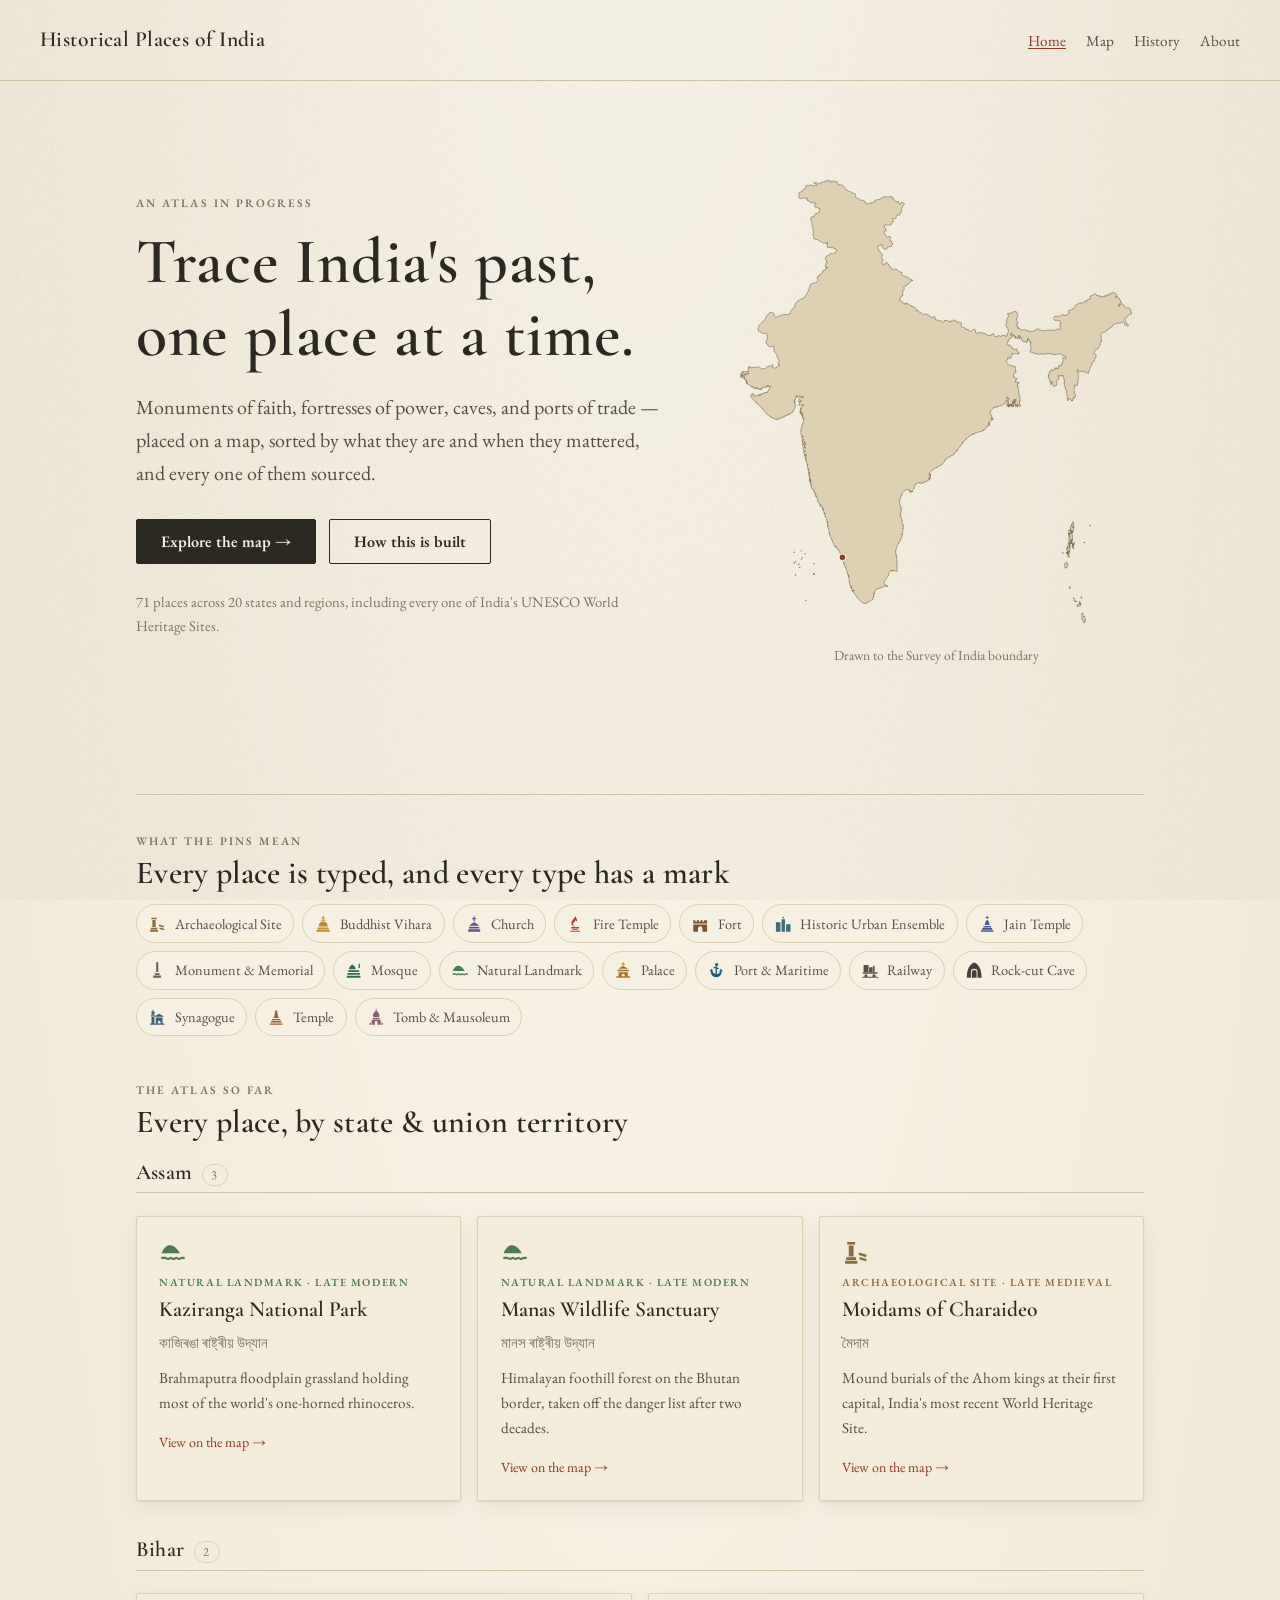
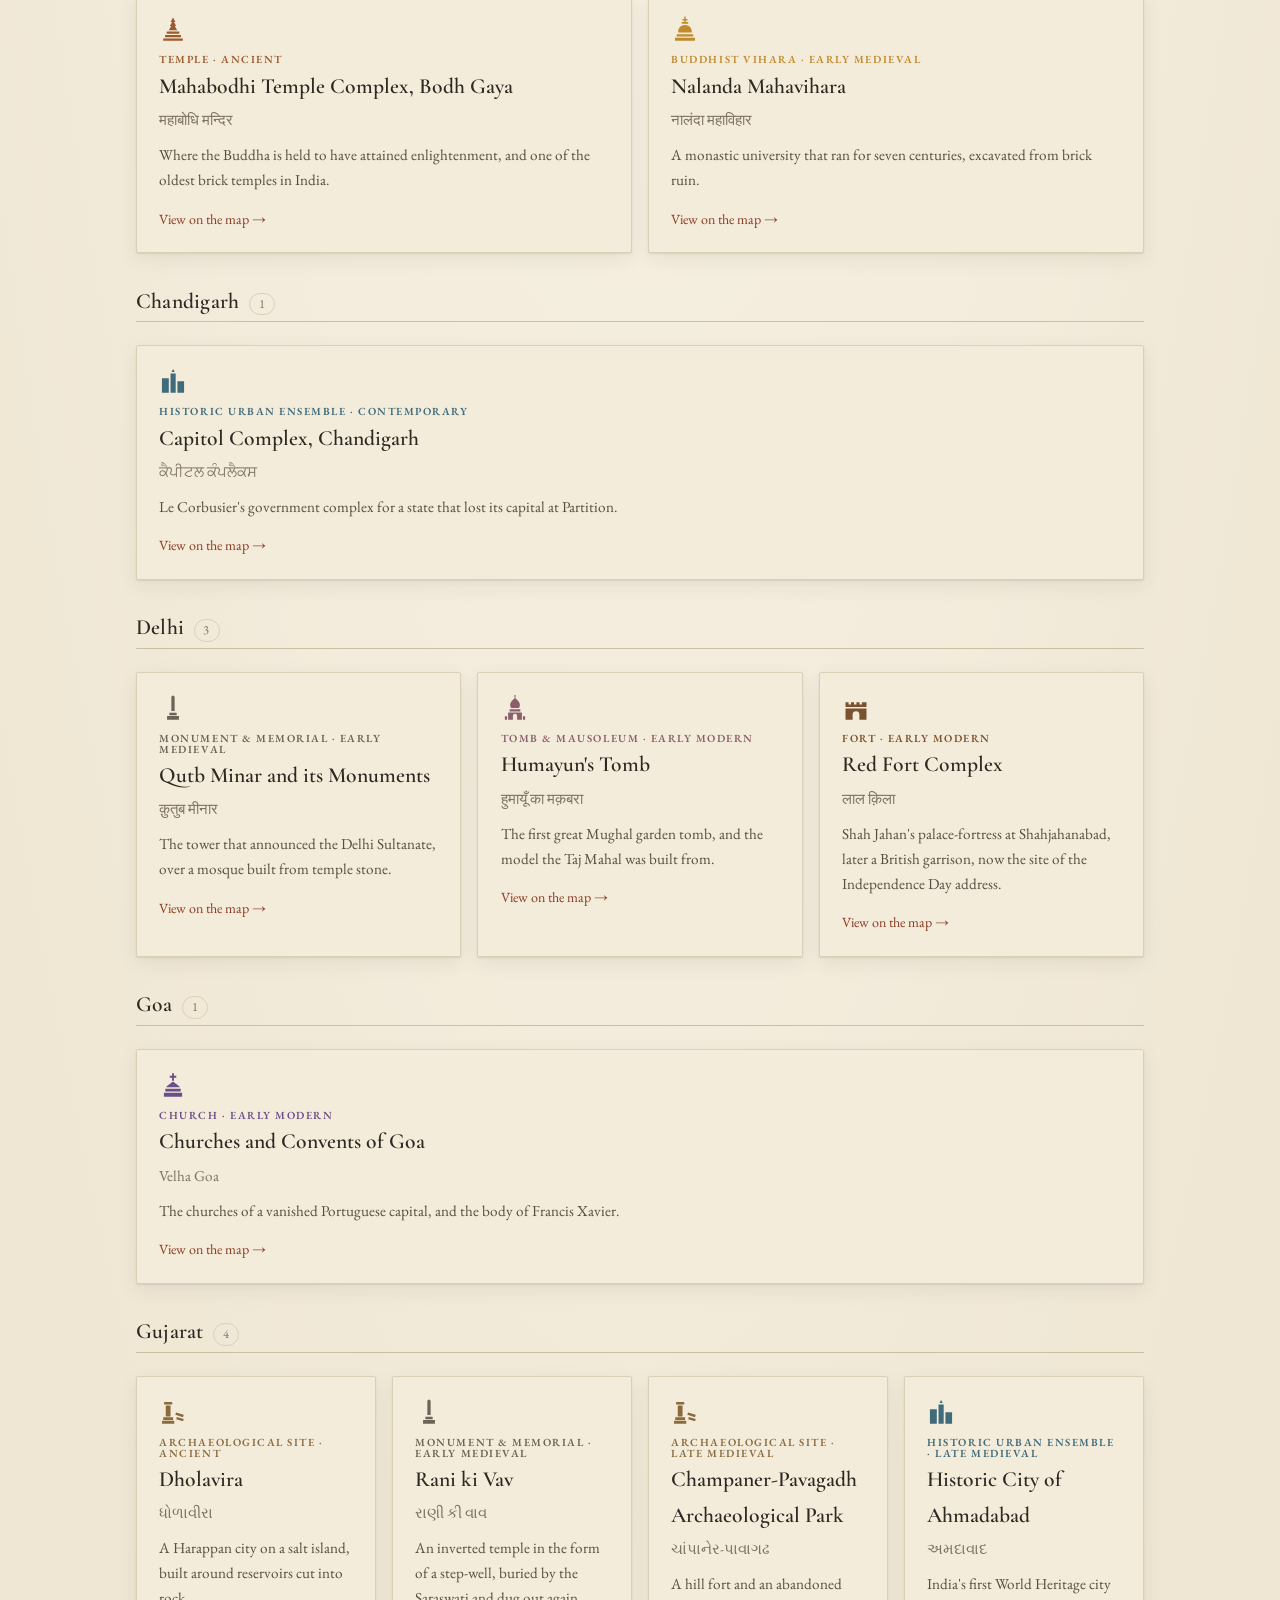
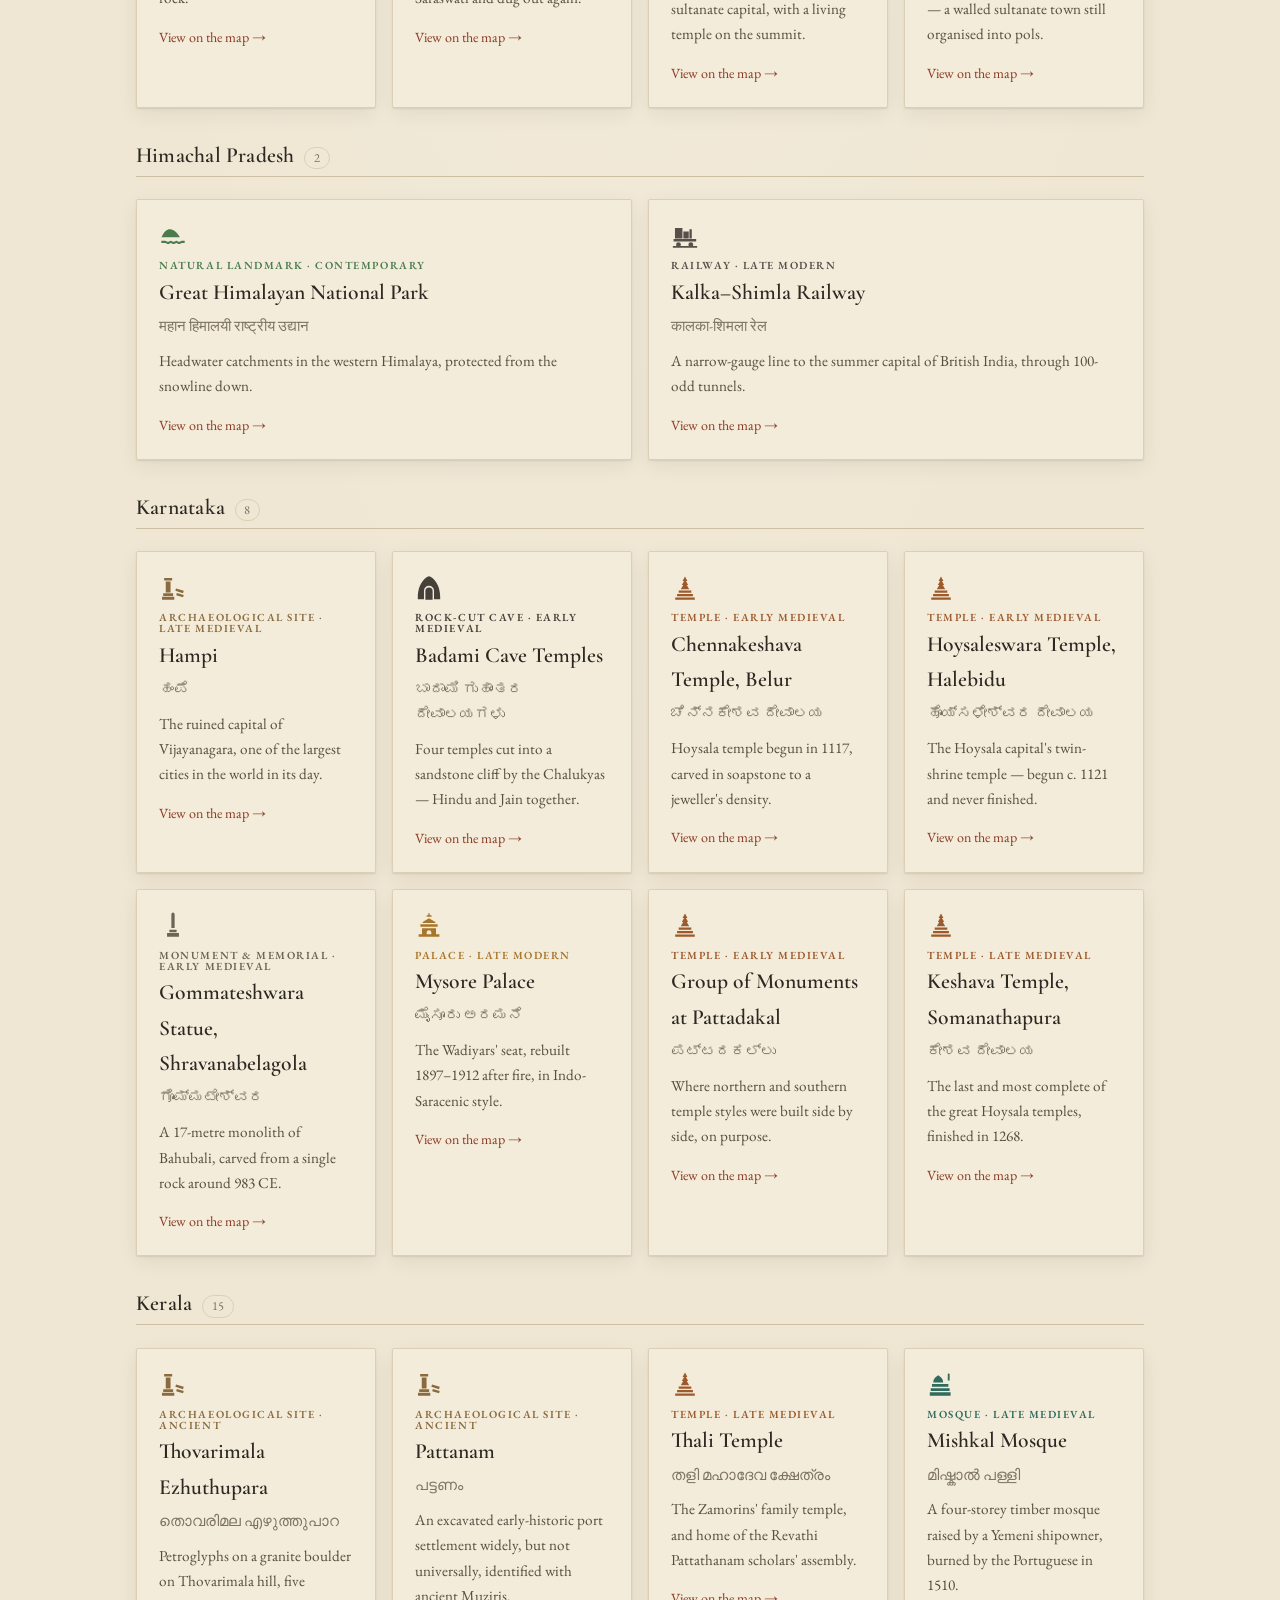
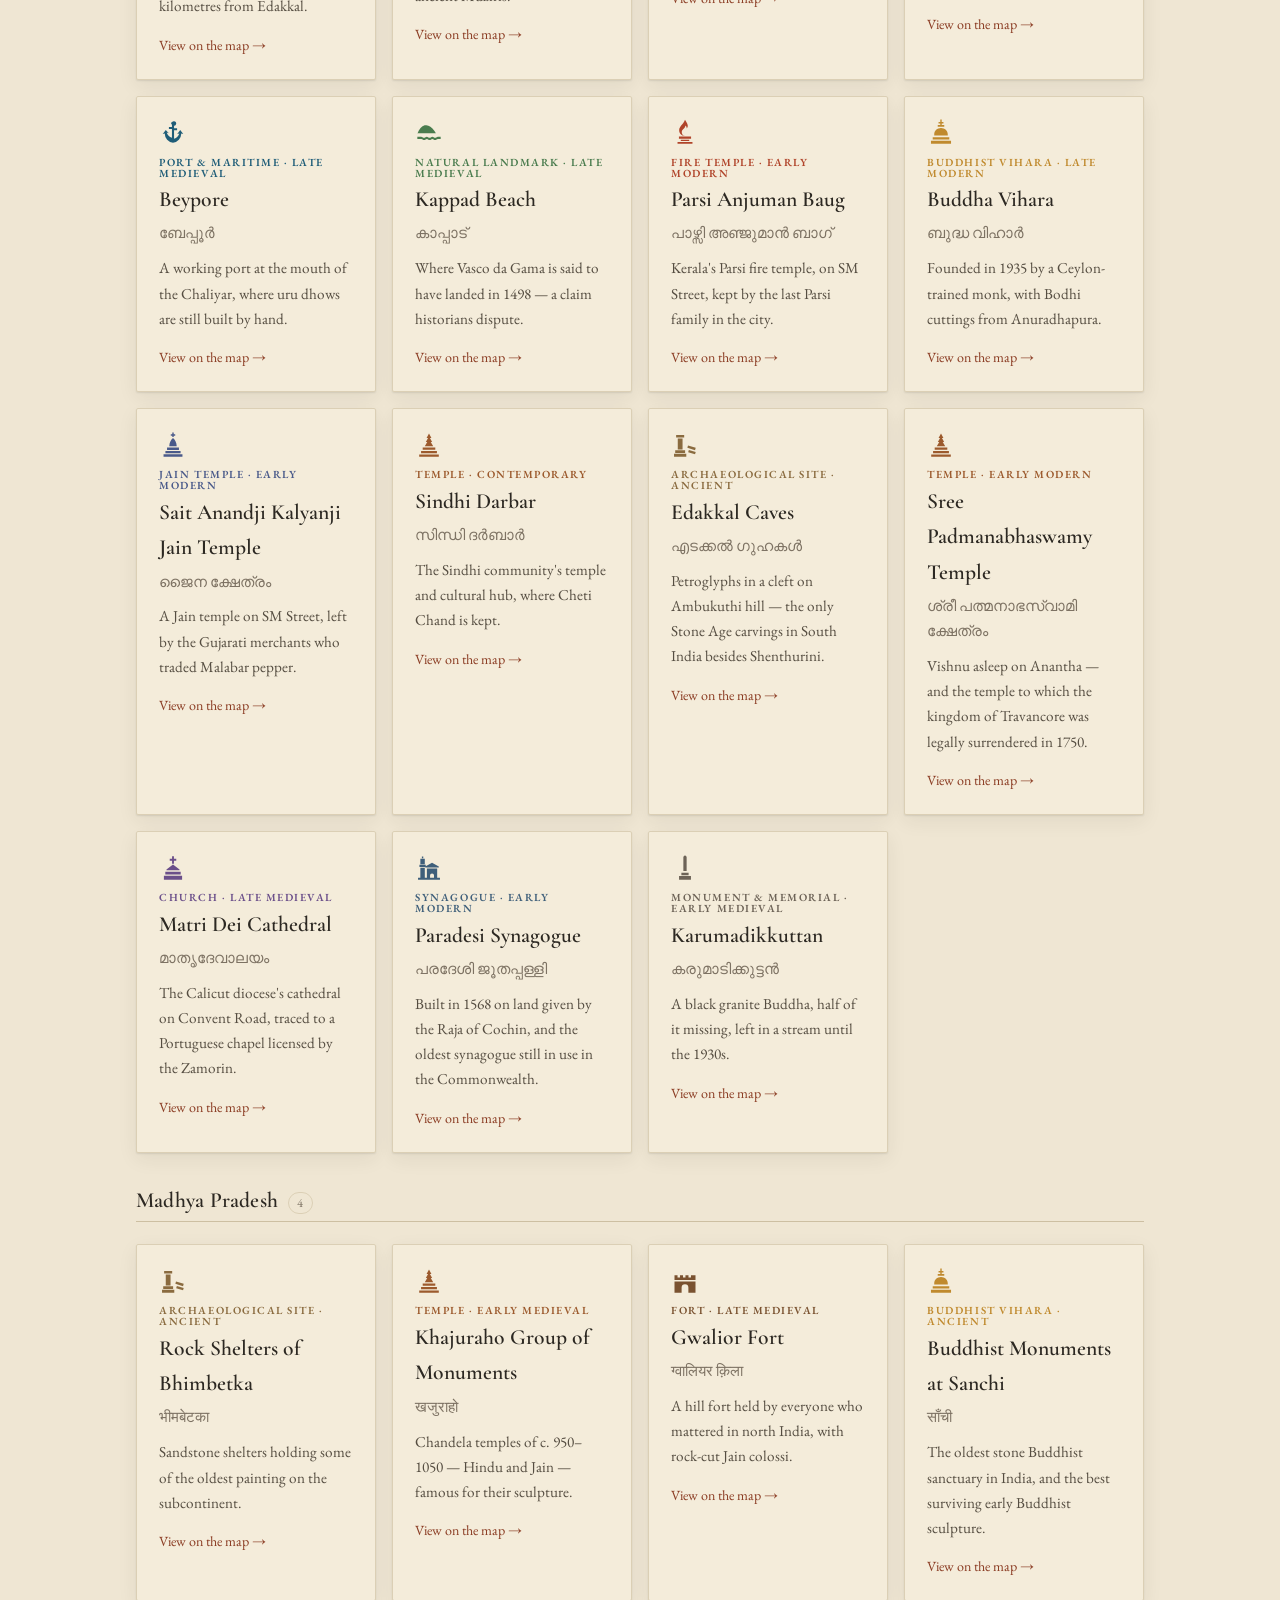
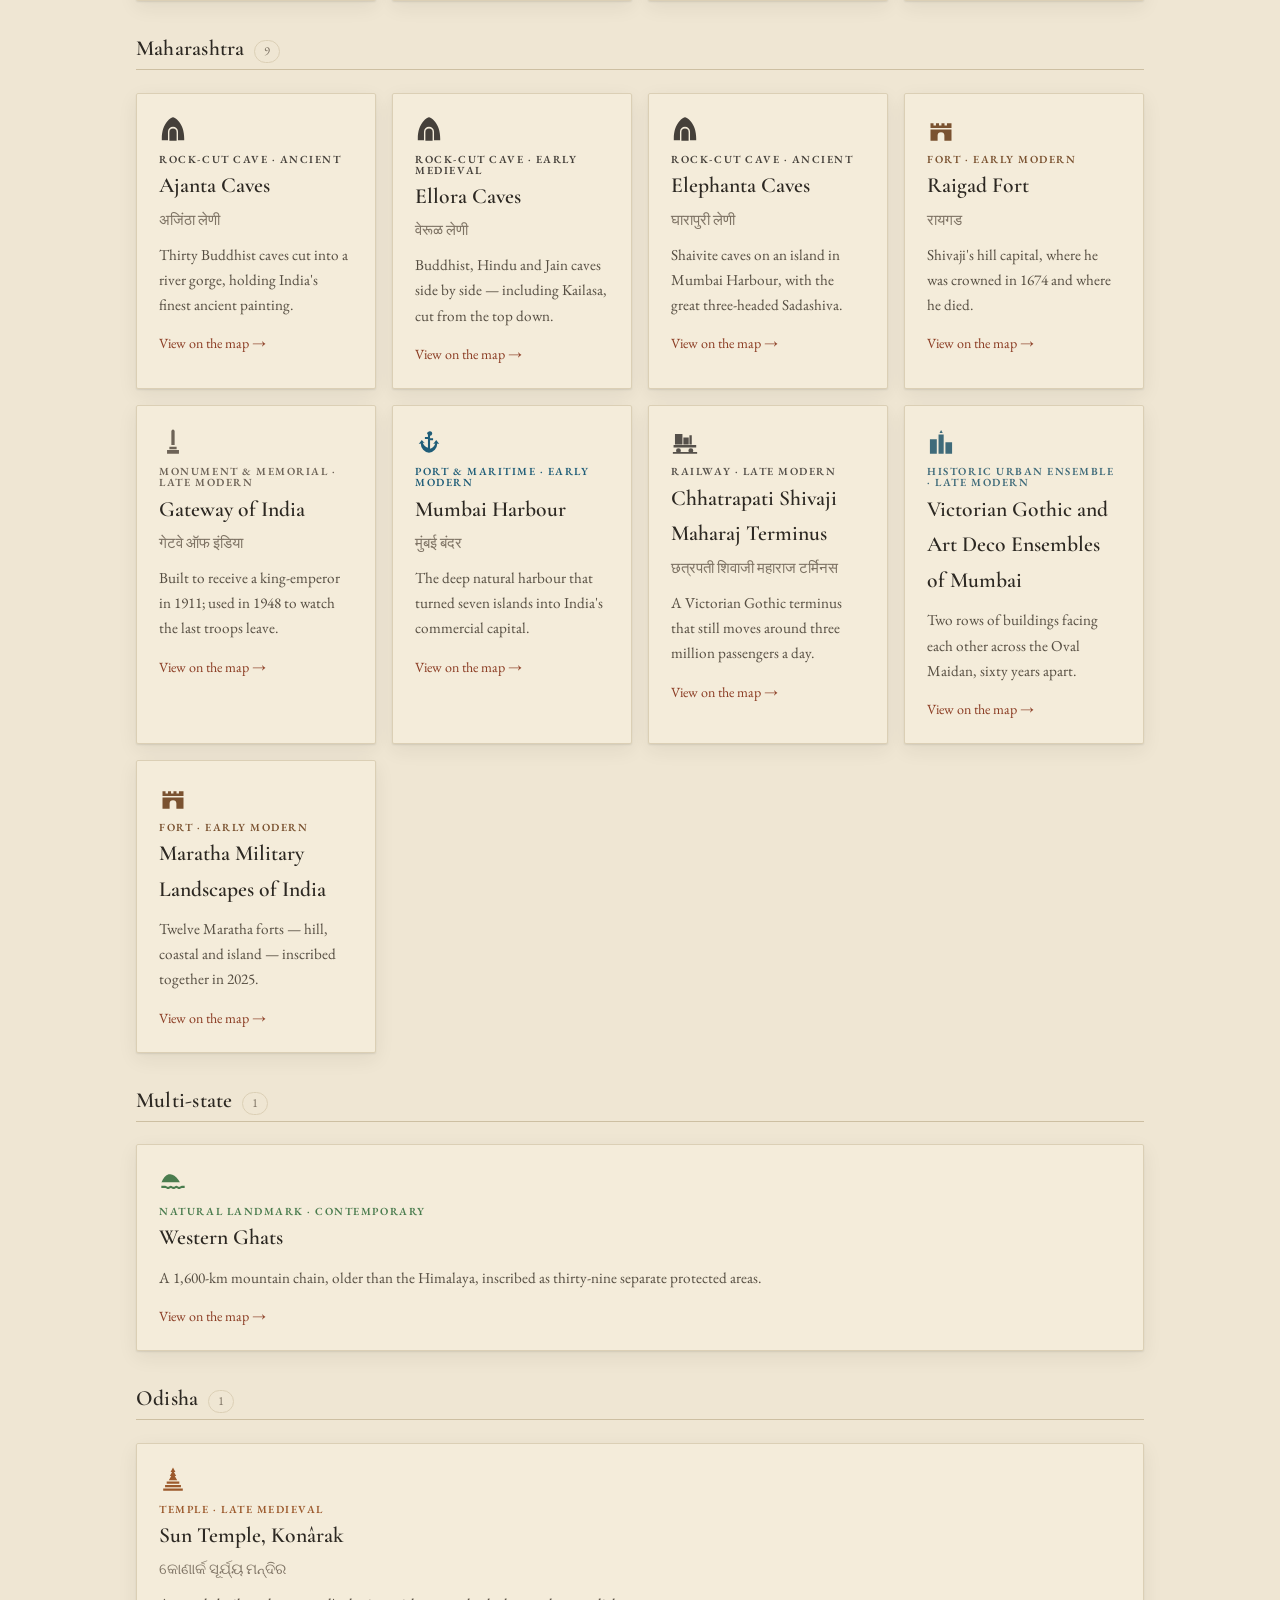
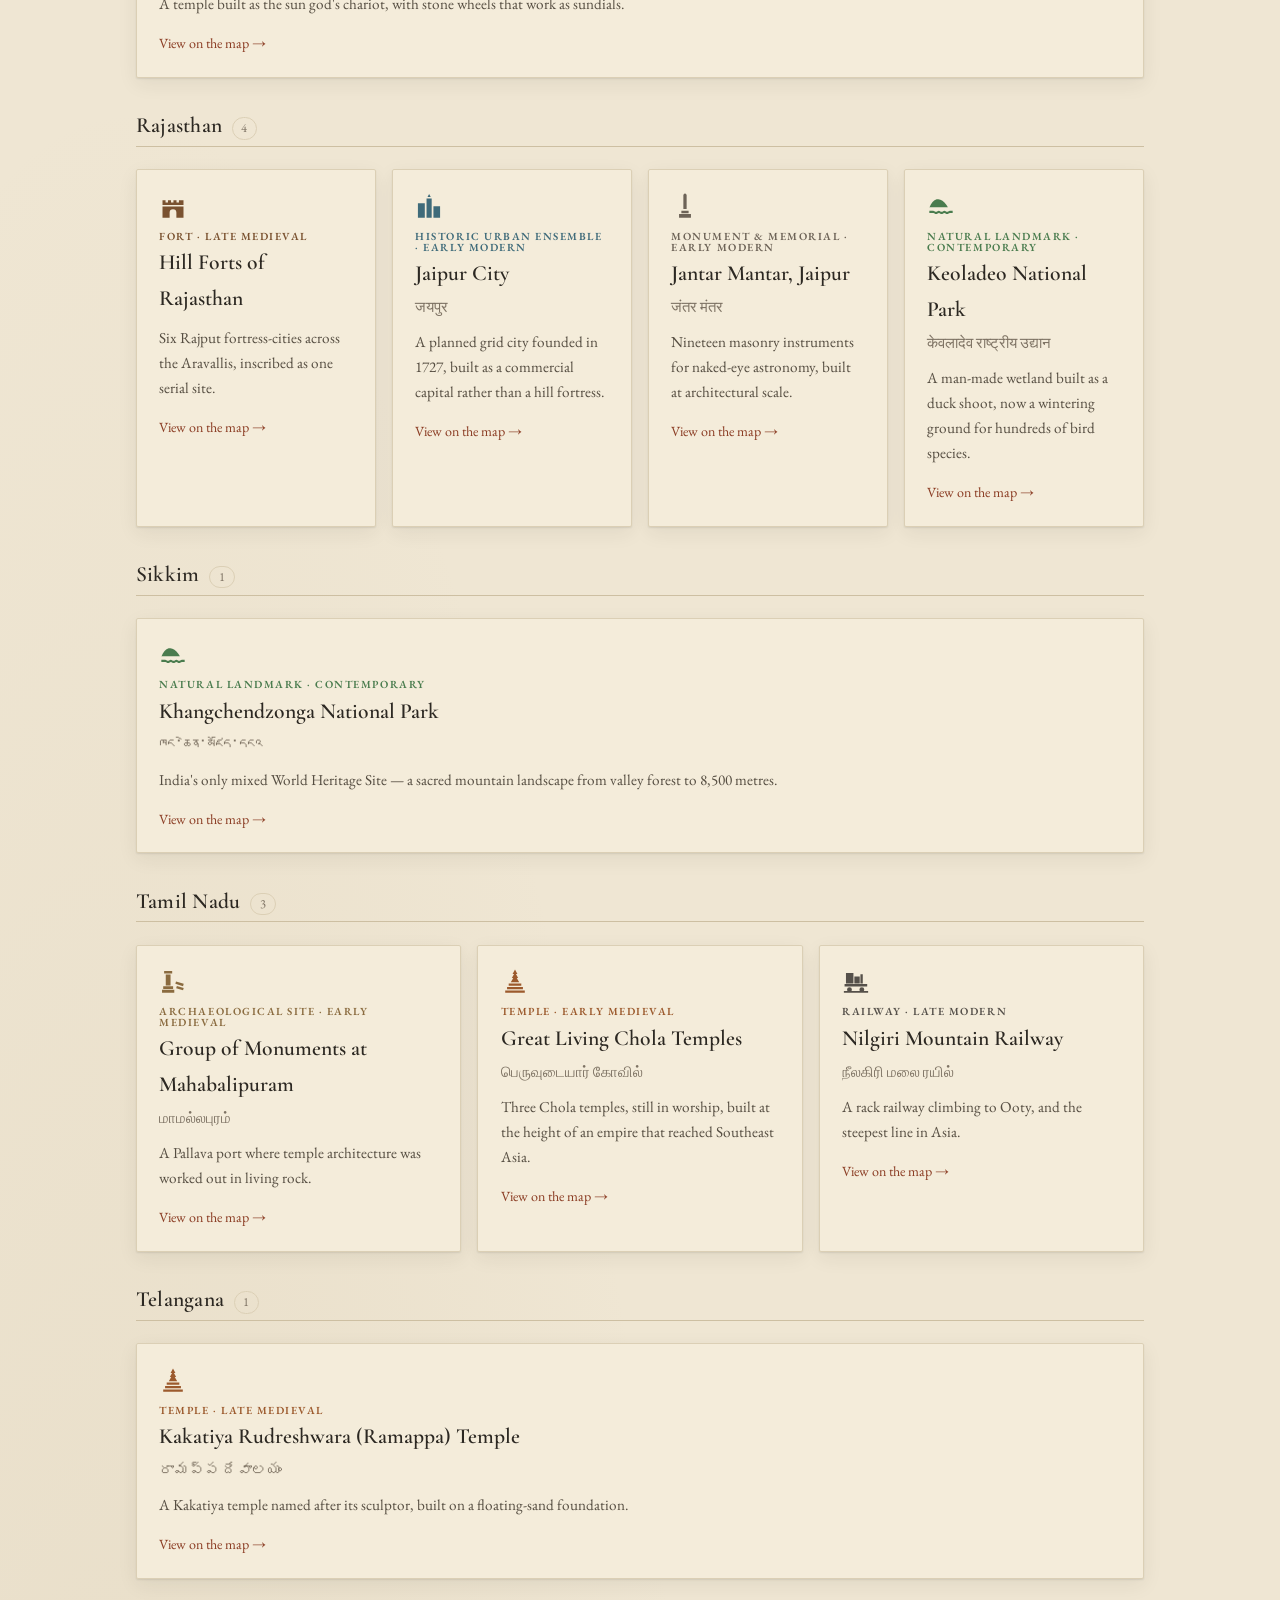
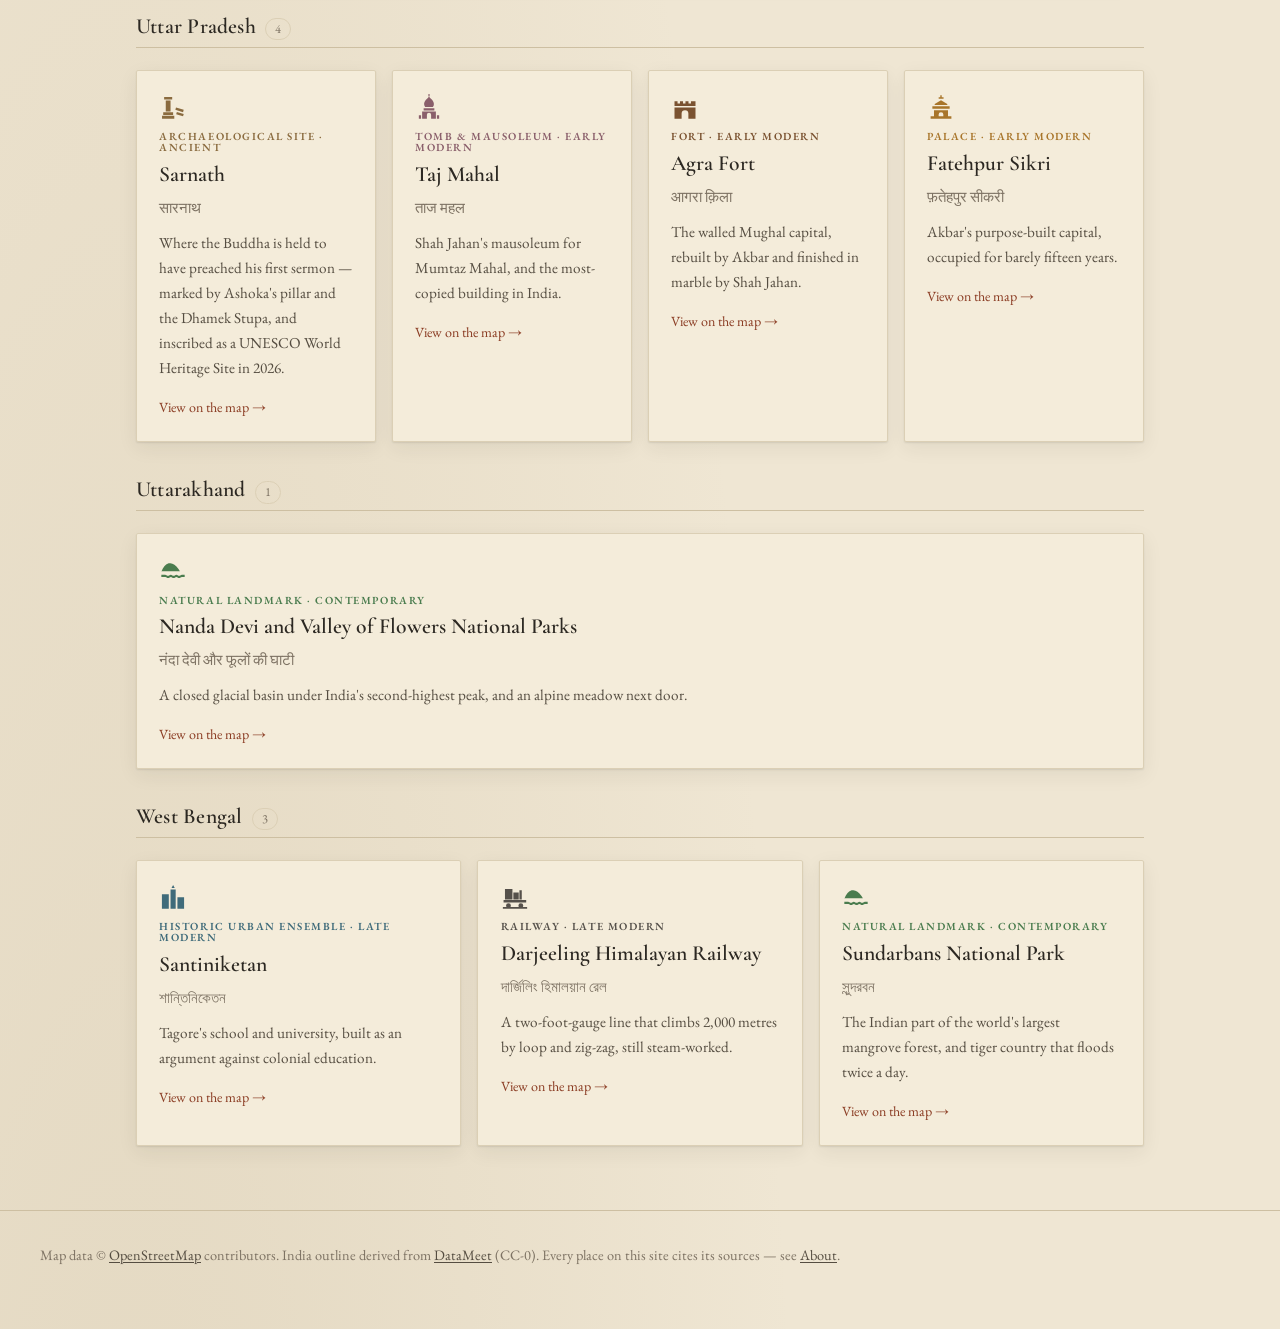
==== commit ac4a1e08: "Drop the hardcoded UNESCO site count from the landing page "all 44 of India's UNESCO World Heritage " ====
--- a/index.html
+++ b/index.html
@@ -9,7 +9,7 @@
   <link rel="icon" href="data:image/svg+xml,%3Csvg xmlns=%22http://www.w3.org/2000/svg%22 viewBox=%220 0 32 32%22%3E%3Ctext y=%2226%22 font-size=%2228%22%3E%F0%9F%93%9C%3C/text%3E%3C/svg%3E">
   <title>Historical Places of India</title>
   <meta name="description" content="A map of India's historical places, told one city at a time. Beginning with Calicut, Kerala — the Zamorins' temple, a Yemeni merchant's mosque, a shipbuilding port, and the beach where Vasco da Gama is said to have landed.">
-  <link rel="stylesheet" href="css/style.css">
+  <link rel="stylesheet" href="css/style.css?v=1">
 </head>
 <body>
 <header class="site-head">
@@ -34,7 +34,7 @@
         <a class="btn ghost" href="about.html">How this is built</a>
       </div>
       <p class="now-live"><span id="place-count">69</span> places across
-        <span id="state-count">20</span> states and regions, including all 44 of
+        <span id="state-count">20</span> states and regions, including every one of
         India's UNESCO World Heritage Sites.</p>
     </div>
     <div class="hero-map">
